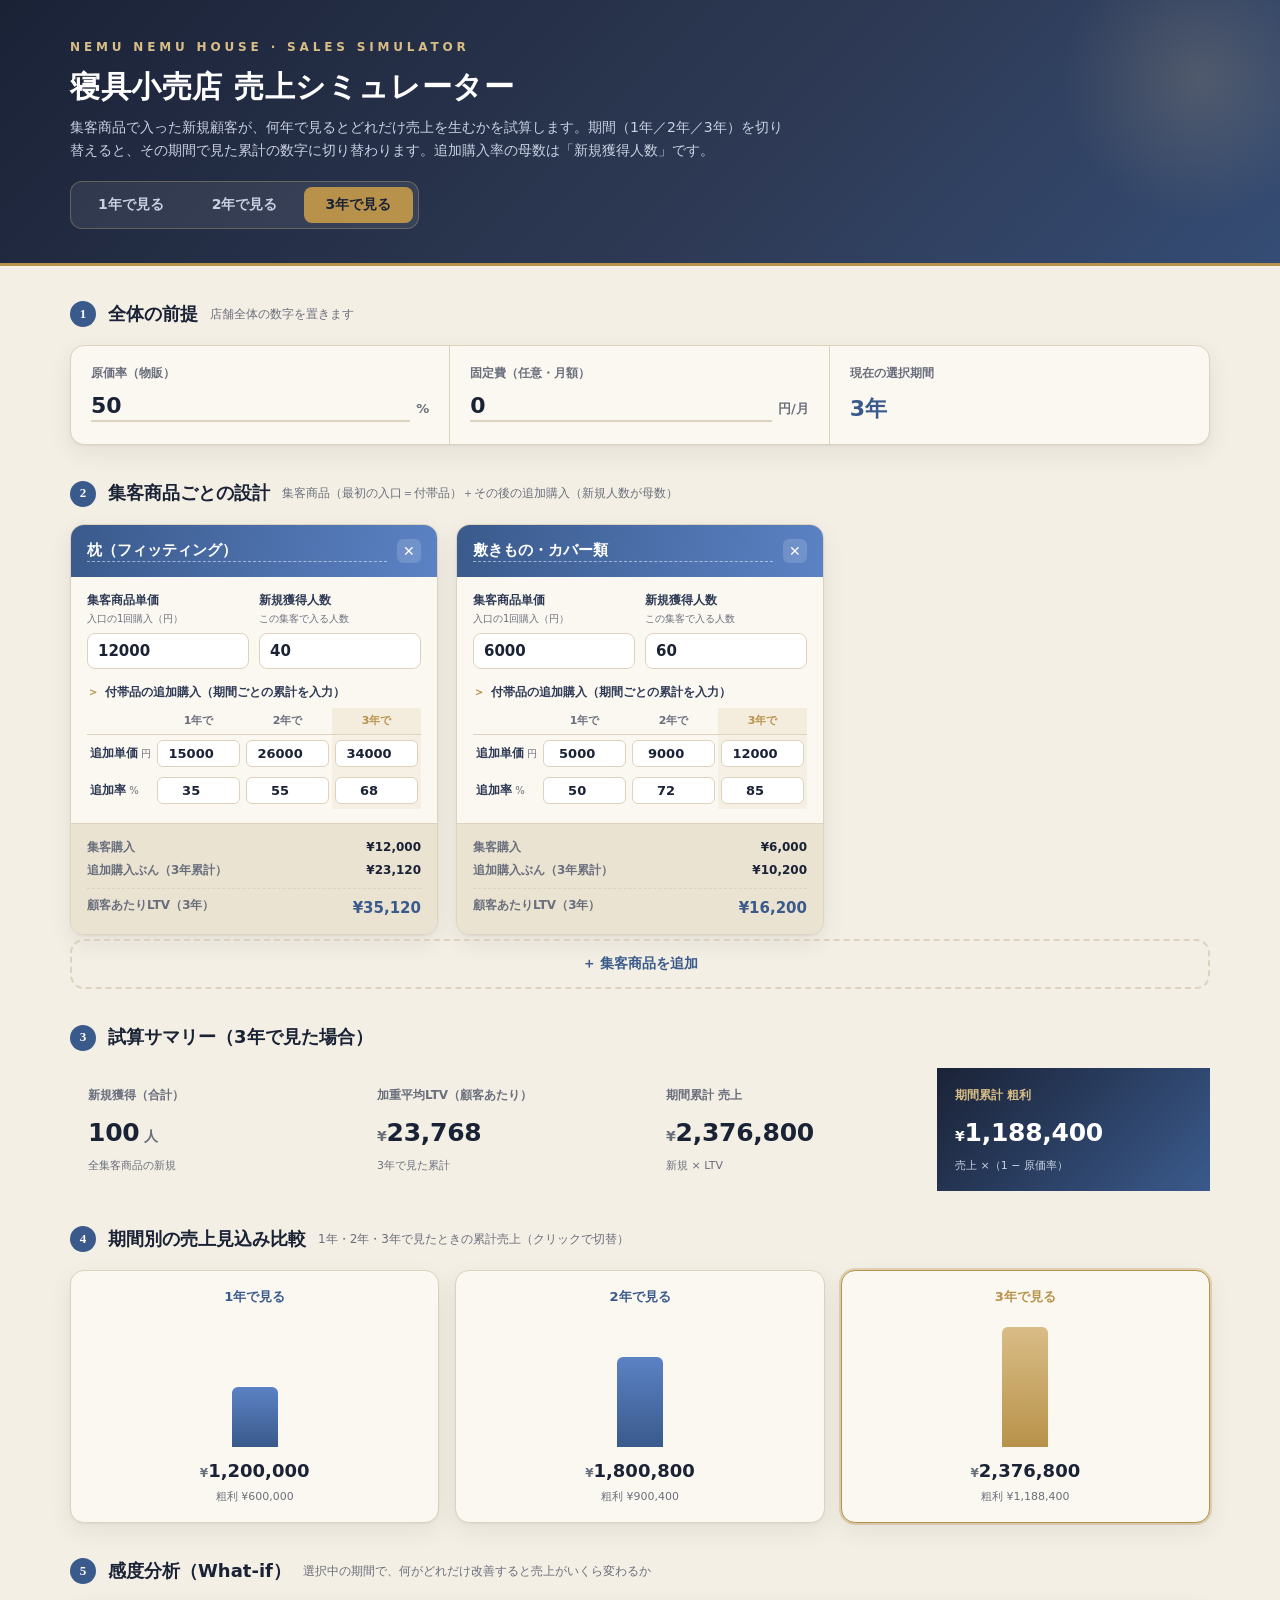
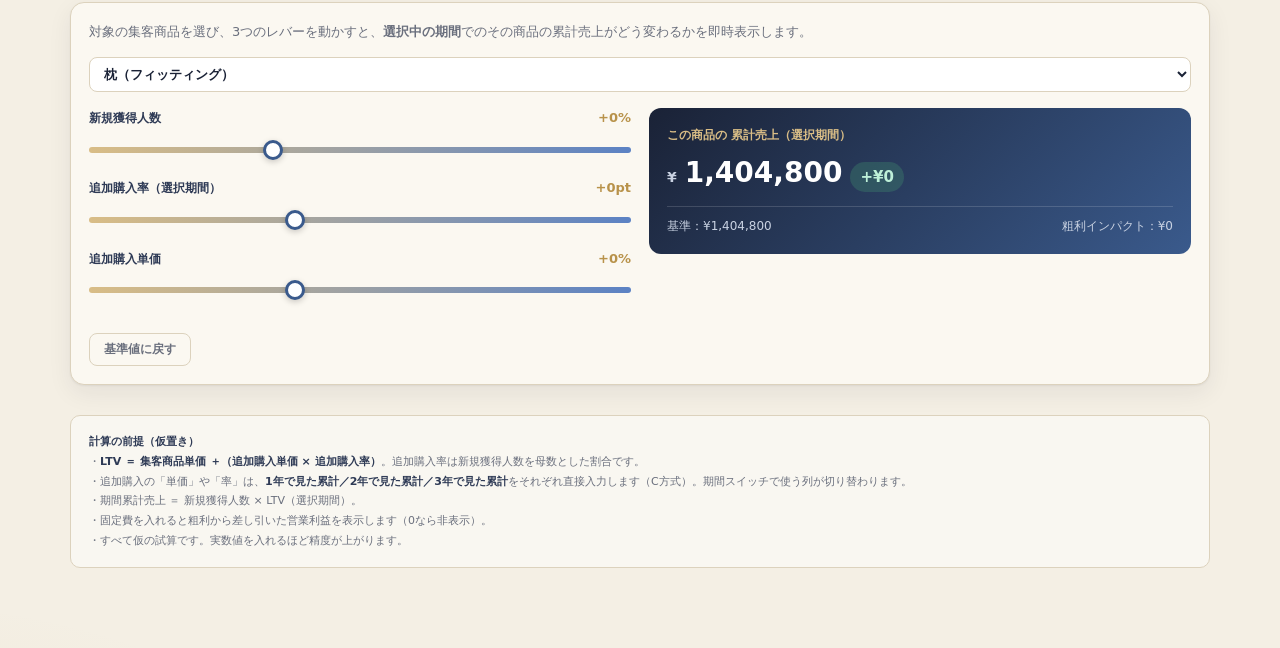
==== index.html @ 2eb944bc "Add sales simulator as index.html for GitHub Pages Co-Authored-By: Claude Opus 4.6 <noreply@anthropi" ====
<!DOCTYPE html>
<html lang="ja">
<head>
<meta charset="UTF-8">
<meta name="viewport" content="width=device-width, initial-scale=1.0">
<title>寝具小売店 売上シミュレーター｜ねむねむはうす</title>
<style>
  :root{
    --ink:#1a2236;--ink-soft:#2e3a55;--indigo:#3a5a8c;--indigo-bright:#5b82c4;
    --gold:#b8924a;--gold-soft:#d9bd86;--washi:#f4efe4;--washi-deep:#ebe3d2;
    --card:#fbf8f1;--line:#dcd2bd;--text:#2a2f3d;--text-soft:#6a6f7d;
    --good:#3f8a6e;--bad:#c05a4a;
    --shadow:0 1px 2px rgba(26,34,54,.06),0 8px 24px rgba(26,34,54,.07);
  }
  *{box-sizing:border-box;margin:0;padding:0}
  body{
    font-family:"Hiragino Kaku Gothic ProN","Hiragino Sans","Yu Gothic",system-ui,sans-serif;
    background:
      radial-gradient(1200px 600px at 80% -10%, rgba(91,130,196,.10), transparent 60%),
      radial-gradient(900px 500px at -10% 110%, rgba(184,146,74,.10), transparent 55%),
      var(--washi);
    color:var(--text);line-height:1.6;padding:0 0 80px;
  }
  .wrap{max-width:1180px;margin:0 auto;padding:0 20px}
  header{
    background:linear-gradient(135deg,var(--ink) 0%,var(--ink-soft) 60%,var(--indigo) 130%);
    color:#fff;padding:38px 0 34px;margin-bottom:30px;border-bottom:3px solid var(--gold);
    position:relative;overflow:hidden;
  }
  header::after{content:"";position:absolute;right:-60px;top:-60px;width:280px;height:280px;
    background:radial-gradient(circle,rgba(217,189,134,.18),transparent 70%);border-radius:50%}
  .eyebrow{font-size:12px;letter-spacing:.32em;color:var(--gold-soft);font-weight:700;margin-bottom:10px}
  header h1{font-size:30px;font-weight:800;letter-spacing:.02em;line-height:1.3}
  header p{color:#c9d2e2;font-size:14px;margin-top:10px;max-width:720px}
  .periodbar{display:inline-flex;gap:4px;margin-top:20px;background:rgba(255,255,255,.08);padding:5px;border-radius:12px;border:1px solid rgba(217,189,134,.3)}
  .periodbar button{background:transparent;border:none;color:#c9d2e2;font-weight:800;font-size:14px;
    padding:9px 22px;border-radius:8px;cursor:pointer;font-family:inherit;transition:.15s}
  .periodbar button.active{background:var(--gold);color:var(--ink)}
  .periodbar button:not(.active):hover{color:#fff}
  .sec-title{display:flex;align-items:center;gap:12px;margin:34px 0 16px;flex-wrap:wrap}
  .sec-title .no{font-family:"Times New Roman",serif;font-size:13px;font-weight:700;color:#fff;
    background:var(--indigo);width:26px;height:26px;border-radius:50%;display:grid;place-items:center;flex:none}
  .sec-title h2{font-size:18px;font-weight:800;color:var(--ink)}
  .sec-title .hint{font-size:12px;color:var(--text-soft)}
  .card{background:var(--card);border:1px solid var(--line);border-radius:14px;box-shadow:var(--shadow)}
  .globals{display:grid;grid-template-columns:repeat(3,1fr);overflow:hidden}
  .gbox{padding:18px 20px;border-right:1px solid var(--line)}
  .gbox:last-child{border-right:none}
  .gbox label{display:block;font-size:12px;color:var(--text-soft);font-weight:700;margin-bottom:8px}
  .gbox .row{display:flex;align-items:baseline;gap:6px}
  .gbox input{width:100%;font-size:22px;font-weight:800;color:var(--ink);border:none;background:transparent;
    border-bottom:2px solid var(--line);padding:2px 0;font-family:inherit}
  .gbox input:focus{outline:none;border-bottom-color:var(--gold)}
  .gbox .unit{font-size:13px;color:var(--text-soft);font-weight:700;flex:none}
  .products{display:grid;grid-template-columns:repeat(auto-fill,minmax(360px,1fr));gap:18px}
  .pcard{padding:0;overflow:hidden;display:flex;flex-direction:column}
  .pcard-head{background:linear-gradient(100deg,var(--indigo),var(--indigo-bright));padding:14px 16px;display:flex;align-items:center;gap:10px}
  .pcard-head .pname{flex:1;font-size:15px;font-weight:800;color:#fff;background:transparent;border:none;
    border-bottom:1px dashed rgba(255,255,255,.5);font-family:inherit;padding:2px 0}
  .pcard-head .pname:focus{outline:none;border-bottom-color:#fff}
  .del{background:rgba(255,255,255,.15);border:none;color:#fff;width:24px;height:24px;border-radius:6px;
    cursor:pointer;font-size:14px;line-height:1;flex:none;transition:.15s}
  .del:hover{background:rgba(192,90,74,.85)}
  .pcard-body{padding:14px 16px 16px}
  .basebox{display:grid;grid-template-columns:1fr 1fr;gap:10px;margin-bottom:14px}
  .field>.flabel{font-size:12px;font-weight:700;color:var(--ink-soft);margin-bottom:6px;display:block}
  .field>.flabel .q{color:var(--text-soft);font-weight:500;font-size:10px;display:block;margin-top:1px}
  .inp{width:100%;font-size:15px;font-weight:700;color:var(--ink);border:1px solid var(--line);
    border-radius:8px;padding:8px 10px;background:#fff;font-family:inherit}
  .inp:focus{outline:none;border-color:var(--gold);box-shadow:0 0 0 3px rgba(184,146,74,.15)}
  .subttl{font-size:12px;font-weight:800;color:var(--ink-soft);margin:6px 0 6px;display:flex;align-items:center;gap:6px}
  .subttl::before{content:"＞";color:var(--gold);font-weight:800}
  .yrtable{width:100%;border-collapse:collapse}
  .yrtable th{font-size:11px;color:var(--text-soft);font-weight:700;padding:4px 4px;text-align:center;border-bottom:1px solid var(--line)}
  .yrtable th:first-child{text-align:left}
  .yrtable th.activecol{color:var(--gold);background:rgba(184,146,74,.12)}
  .yrtable td{padding:5px 3px;text-align:center}
  .yrtable td:first-child{text-align:left;font-size:12px;font-weight:700;color:var(--ink-soft);white-space:nowrap}
  .yrtable td.activecol{background:rgba(184,146,74,.08)}
  .yrtable input{width:100%;font-size:13px;font-weight:700;color:var(--ink);text-align:center;
    border:1px solid var(--line);border-radius:6px;padding:5px 2px;background:#fff;font-family:inherit}
  .yrtable input:focus{outline:none;border-color:var(--gold)}
  .yrtable .note{font-size:10px;color:var(--text-soft);font-weight:500}
  .pltv{background:var(--washi-deep);margin:14px -16px -16px;padding:12px 16px;border-top:1px solid var(--line)}
  .pltv .pltv-row{display:flex;justify-content:space-between;font-size:12px;padding:2px 0}
  .pltv .pltv-row span:first-child{color:var(--text-soft);font-weight:600}
  .pltv .pltv-row span:last-child{font-weight:800;color:var(--ink)}
  .pltv .pltv-total{border-top:1px dashed var(--line);margin-top:6px;padding-top:7px}
  .pltv .pltv-total span:last-child{color:var(--indigo);font-size:15px}
  .addbtn{width:100%;padding:14px;border:2px dashed var(--line);background:transparent;border-radius:14px;
    color:var(--indigo);font-weight:800;font-size:14px;cursor:pointer;transition:.15s;font-family:inherit;margin-top:4px}
  .addbtn:hover{border-color:var(--gold);background:rgba(184,146,74,.06)}
  .kpis{display:grid;grid-template-columns:repeat(4,1fr);gap:16px}
  .kpi{padding:18px 18px 16px;position:relative;overflow:hidden}
  .kpi .klab{font-size:12px;color:var(--text-soft);font-weight:700;margin-bottom:8px}
  .kpi .kval{font-size:25px;font-weight:800;color:var(--ink);letter-spacing:-.01em}
  .kpi .kval .yen{font-size:14px;color:var(--text-soft);font-weight:700}
  .kpi .ksub{font-size:11px;color:var(--text-soft);margin-top:4px}
  .kpi.accent{background:linear-gradient(135deg,var(--ink),var(--indigo));border-color:var(--ink)}
  .kpi.accent .klab{color:var(--gold-soft)}
  .kpi.accent .kval,.kpi.accent .kval .yen{color:#fff}
  .kpi.accent .ksub{color:#c9d2e2}
  .cmpbars{display:grid;grid-template-columns:1fr 1fr 1fr;gap:16px}
  .cbar{padding:16px;text-align:center;position:relative}
  .cbar.active{border-color:var(--gold);box-shadow:0 0 0 2px rgba(184,146,74,.3),var(--shadow)}
  .cbar .cl{font-size:13px;font-weight:800;color:var(--indigo);margin-bottom:10px}
  .cbar.active .cl{color:var(--gold)}
  .barwrap{height:130px;display:flex;align-items:flex-end;justify-content:center;margin-bottom:10px}
  .bcol{width:46px;border-radius:6px 6px 0 0;background:linear-gradient(var(--indigo-bright),var(--indigo));transition:height .4s ease;min-height:2px}
  .cbar.active .bcol{background:linear-gradient(var(--gold-soft),var(--gold))}
  .cbar .cv{font-size:18px;font-weight:800;color:var(--ink)}
  .cbar .cv .yen{font-size:12px;color:var(--text-soft)}
  .cbar .csub{font-size:11px;color:var(--text-soft);margin-top:2px}
  .sens-intro{font-size:13px;color:var(--text-soft);margin-bottom:14px;line-height:1.7}
  .sctrl{padding:18px}
  .sselect{width:100%;padding:8px 10px;border:1px solid var(--line);border-radius:8px;font-family:inherit;
    font-size:13px;font-weight:700;color:var(--ink);background:#fff;margin-bottom:16px}
  .sens-grid{display:grid;grid-template-columns:1fr 1fr;gap:18px}
  .slider-row{margin-bottom:18px}
  .slider-row .sl-top{display:flex;justify-content:space-between;align-items:baseline;margin-bottom:6px}
  .slider-row .sl-name{font-size:12px;font-weight:700;color:var(--ink-soft)}
  .slider-row .sl-val{font-size:13px;font-weight:800;color:var(--gold)}
  input[type=range]{-webkit-appearance:none;width:100%;height:6px;border-radius:6px;
    background:linear-gradient(90deg,var(--gold-soft),var(--indigo-bright));outline:none}
  input[type=range]::-webkit-slider-thumb{-webkit-appearance:none;width:20px;height:20px;border-radius:50%;
    background:#fff;border:3px solid var(--indigo);cursor:pointer;box-shadow:0 2px 6px rgba(0,0,0,.2)}
  input[type=range]::-moz-range-thumb{width:20px;height:20px;border-radius:50%;background:#fff;border:3px solid var(--indigo);cursor:pointer}
  .impact{background:linear-gradient(135deg,var(--ink),var(--indigo));border-radius:12px;padding:18px;color:#fff}
  .impact .il{font-size:12px;color:var(--gold-soft);font-weight:700;margin-bottom:6px}
  .impact .iv{font-size:28px;font-weight:800;display:flex;align-items:baseline;gap:8px;flex-wrap:wrap}
  .impact .iv .yen{font-size:14px;color:#c9d2e2;font-weight:700}
  .impact .iv .delta{font-size:15px;padding:3px 10px;border-radius:20px;font-weight:800}
  .impact .iv .delta.up{background:rgba(63,138,110,.35);color:#bdf0d8}
  .impact .iv .delta.down{background:rgba(192,90,74,.35);color:#f5c8bf}
  .impact .icompare{font-size:12px;color:#c9d2e2;margin-top:10px;display:flex;justify-content:space-between;border-top:1px solid rgba(255,255,255,.15);padding-top:10px}
  .sreset{background:transparent;border:1px solid var(--line);color:var(--text-soft);font-size:12px;font-weight:700;padding:7px 14px;border-radius:8px;cursor:pointer;font-family:inherit;margin-top:14px}
  .sreset:hover{border-color:var(--gold);color:var(--ink)}
  .footnote{font-size:11px;color:var(--text-soft);margin-top:30px;line-height:1.8;padding:16px 18px;background:rgba(255,255,255,.5);border-radius:10px;border:1px solid var(--line)}
  .footnote b{color:var(--ink-soft)}
  .floatp{position:fixed;right:18px;bottom:18px;z-index:50;background:rgba(26,34,54,.94);
    backdrop-filter:blur(6px);border:1px solid var(--gold);border-radius:14px;padding:8px;
    box-shadow:0 8px 30px rgba(0,0,0,.28);display:flex;flex-direction:column;gap:6px;
    transition:opacity .25s,transform .25s}
  .floatp .fpl{font-size:10px;color:var(--gold-soft);font-weight:700;text-align:center;letter-spacing:.1em;margin-bottom:1px}
  .floatp .fprow{display:flex;gap:5px}
  .floatp button{background:rgba(255,255,255,.08);border:none;color:#c9d2e2;font-weight:800;
    font-size:13px;padding:8px 12px;border-radius:8px;cursor:pointer;font-family:inherit;transition:.15s;min-width:46px}
  .floatp button.active{background:var(--gold);color:var(--ink)}
  .floatp button:not(.active):hover{color:#fff;background:rgba(255,255,255,.16)}
  .floatp.hide{opacity:0;transform:translateY(12px);pointer-events:none}
  @media(max-width:880px){.floatp{right:12px;bottom:12px}.floatp button{padding:9px 14px}}
  @media(max-width:880px){
    .globals{grid-template-columns:1fr}.gbox{border-right:none;border-bottom:1px solid var(--line)}
    .gbox:last-child{border-bottom:none}
    .kpis{grid-template-columns:1fr 1fr}.cmpbars{grid-template-columns:1fr}.sens-grid{grid-template-columns:1fr}
    .basebox{grid-template-columns:1fr}
  }
</style>
</head>
<body>
<header>
  <div class="wrap">
    <div class="eyebrow">NEMU NEMU HOUSE · SALES SIMULATOR</div>
    <h1>寝具小売店 売上シミュレーター</h1>
    <p>集客商品で入った新規顧客が、何年で見るとどれだけ売上を生むかを試算します。期間（1年／2年／3年）を切り替えると、その期間で見た累計の数字に切り替わります。追加購入率の母数は「新規獲得人数」です。</p>
    <div class="periodbar" id="periodbar">
      <button data-p="1">1年で見る</button>
      <button data-p="2">2年で見る</button>
      <button data-p="3" class="active">3年で見る</button>
    </div>
  </div>
</header>
<div class="wrap">
  <div class="sec-title"><span class="no">1</span><h2>全体の前提</h2><span class="hint">店舗全体の数字を置きます</span></div>
  <div class="card globals">
    <div class="gbox"><label>原価率（物販）</label>
      <div class="row"><input type="number" id="g_cogs" value="50" step="1"><span class="unit">%</span></div></div>
    <div class="gbox"><label>固定費（任意・月額）</label>
      <div class="row"><input type="number" id="g_fixed" value="0" step="10000"><span class="unit">円/月</span></div></div>
    <div class="gbox"><label>現在の選択期間</label>
      <div class="row"><span id="g_period_show" style="font-size:22px;font-weight:800;color:var(--indigo)">3年</span></div></div>
  </div>
  <div class="sec-title"><span class="no">2</span><h2>集客商品ごとの設計</h2>
    <span class="hint">集客商品（最初の入口＝付帯品）＋その後の追加購入（新規人数が母数）</span></div>
  <div class="products" id="products"></div>
  <button class="addbtn" id="addProduct">＋ 集客商品を追加</button>
  <div class="sec-title"><span class="no">3</span><h2>試算サマリー（<span id="sum_period">3年</span>で見た場合）</h2></div>
  <div class="kpis">
    <div class="kpi"><div class="klab">新規獲得（合計）</div>
      <div class="kval"><span id="k_new">0</span><span class="yen"> 人</span></div>
      <div class="ksub">全集客商品の新規</div></div>
    <div class="kpi"><div class="klab">加重平均LTV（顧客あたり）</div>
      <div class="kval"><span class="yen">¥</span><span id="k_ltv">0</span></div>
      <div class="ksub" id="k_ltv_sub">集客＋追加購入の累計</div></div>
    <div class="kpi"><div class="klab">期間累計 売上</div>
      <div class="kval"><span class="yen">¥</span><span id="k_rev">0</span></div>
      <div class="ksub">新規 × LTV</div></div>
    <div class="kpi accent"><div class="klab">期間累計 粗利</div>
      <div class="kval"><span class="yen">¥</span><span id="k_gp">0</span></div>
      <div class="ksub" id="k_gp_sub">売上 ×（1 − 原価率）</div></div>
  </div>
  <div class="sec-title"><span class="no">4</span><h2>期間別の売上見込み比較</h2>
    <span class="hint">1年・2年・3年で見たときの累計売上（クリックで切替）</span></div>
  <div class="cmpbars" id="cmpbars"></div>
  <div class="sec-title"><span class="no">5</span><h2>感度分析（What-if）</h2>
    <span class="hint">選択中の期間で、何がどれだけ改善すると売上がいくら変わるか</span></div>
  <div class="card sctrl">
    <p class="sens-intro">対象の集客商品を選び、3つのレバーを動かすと、<b>選択中の期間</b>でのその商品の累計売上がどう変わるかを即時表示します。</p>
    <select class="sselect" id="sensTarget"></select>
    <div class="sens-grid">
      <div>
        <div class="slider-row"><div class="sl-top"><span class="sl-name">新規獲得人数</span><span class="sl-val" id="sv_new">±0%</span></div>
          <input type="range" id="sl_new" min="-50" max="100" value="0" step="5"></div>
        <div class="slider-row"><div class="sl-top"><span class="sl-name">追加購入率（選択期間）</span><span class="sl-val" id="sv_ret">±0pt</span></div>
          <input type="range" id="sl_ret" min="-30" max="50" value="0" step="1"></div>
        <div class="slider-row"><div class="sl-top"><span class="sl-name">追加購入単価</span><span class="sl-val" id="sv_aov">±0%</span></div>
          <input type="range" id="sl_aov" min="-30" max="50" value="0" step="1"></div>
        <button class="sreset" id="sensReset">基準値に戻す</button>
      </div>
      <div>
        <div class="impact">
          <div class="il">この商品の 累計売上（選択期間）</div>
          <div class="iv"><span class="yen">¥</span><span id="sens_after">0</span><span class="delta up" id="sens_delta">±0</span></div>
          <div class="icompare"><span>基準：¥<span id="sens_base">0</span></span><span>粗利インパクト：¥<span id="sens_gp">0</span></span></div>
        </div>
      </div>
    </div>
  </div>
  <div class="footnote">
    <b>計算の前提（仮置き）</b><br>
    ・<b>LTV ＝ 集客商品単価 ＋（追加購入単価 × 追加購入率）</b>。追加購入率は新規獲得人数を母数とした割合です。<br>
    ・追加購入の「単価」や「率」は、<b>1年で見た累計／2年で見た累計／3年で見た累計</b>をそれぞれ直接入力します（C方式）。期間スイッチで使う列が切り替わります。<br>
    ・期間累計売上 ＝ 新規獲得人数 × LTV（選択期間）。<br>
    ・固定費を入れると粗利から差し引いた営業利益を表示します（0なら非表示）。<br>
    ・すべて仮の試算です。実数値を入れるほど精度が上がります。
  </div>
</div>

<div class="floatp hide" id="floatp">
  <div class="fpl">期間切替</div>
  <div class="fprow">
    <button data-p="1">1年</button>
    <button data-p="2">2年</button>
    <button data-p="3" class="active">3年</button>
  </div>
</div>
<script>
let products=[
  {name:"枕（フィッティング）", front:12000, new1:40, aov:[15000,26000,34000], ret:[35,55,68]},
  {name:"敷きもの・カバー類", front:6000, new1:60, aov:[5000,9000,12000], ret:[50,72,85]},
];
let period=3;
const fmt=n=>Math.round(n).toLocaleString('ja-JP');
const $=id=>document.getElementById(id);
const pIdx=()=>period-1;

function renderProducts(){
  const wrap=$('products');wrap.innerHTML='';
  products.forEach((p,i)=>{
    const el=document.createElement('div');el.className='card pcard';
    el.innerHTML=`
      <div class="pcard-head">
        <input class="pname" value="${p.name}" data-i="${i}" data-f="name">
        <button class="del" data-del="${i}">✕</button>
      </div>
      <div class="pcard-body">
        <div class="basebox">
          <div class="field"><span class="flabel">集客商品単価<span class="q">入口の1回購入（円）</span></span>
            <input class="inp" type="number" value="${p.front}" data-i="${i}" data-f="front"></div>
          <div class="field"><span class="flabel">新規獲得人数<span class="q">この集客で入る人数</span></span>
            <input class="inp" type="number" value="${p.new1}" data-i="${i}" data-f="new1"></div>
        </div>
        <div class="subttl">付帯品の追加購入（期間ごとの累計を入力）</div>
        <table class="yrtable">
          <tr><th></th><th class="col0">1年で</th><th class="col1">2年で</th><th class="col2">3年で</th></tr>
          <tr><td>追加単価<span class="note"> 円</span></td>
            ${[0,1,2].map(y=>`<td class="cell-${y}"><input type="number" value="${p.aov[y]}" data-i="${i}" data-f="aov" data-y="${y}"></td>`).join('')}</tr>
          <tr><td>追加率<span class="note"> %</span></td>
            ${[0,1,2].map(y=>`<td class="cell-${y}"><input type="number" value="${p.ret[y]}" data-i="${i}" data-f="ret" data-y="${y}"></td>`).join('')}</tr>
        </table>
        <div class="pltv" id="pltv-${i}"></div>
      </div>`;
    wrap.appendChild(el);
  });
  bindInputs();highlightCol();renderSensTarget();recompute();
}
function highlightCol(){
  document.querySelectorAll('.yrtable th,.yrtable td').forEach(c=>c.classList.remove('activecol'));
  document.querySelectorAll('.col'+pIdx()).forEach(c=>c.classList.add('activecol'));
  document.querySelectorAll('.cell-'+pIdx()).forEach(c=>c.classList.add('activecol'));
}
function bindInputs(){
  document.querySelectorAll('[data-f]').forEach(inp=>{
    inp.oninput=e=>{
      const i=+e.target.dataset.i,f=e.target.dataset.f;
      if(f==='name'){products[i].name=e.target.value;renderSensTarget();}
      else if(f==='front'){products[i].front=+e.target.value||0;}
      else if(f==='new1'){products[i].new1=+e.target.value||0;}
      else{const y=+e.target.dataset.y;products[i][f][y]=+e.target.value||0;}
      recompute();
    };
  });
  document.querySelectorAll('[data-del]').forEach(b=>{
    b.onclick=e=>{products.splice(+e.target.dataset.del,1);renderProducts();};
  });
}
function calcProduct(p,per,opts={}){
  const idx=per-1;
  const mNew=opts.mNew??1, mAov=opts.mAov??1, dRet=opts.dRet??0;
  const newN=p.new1*mNew;
  const front=p.front;
  const subAov=p.aov[idx]*mAov;
  const subRet=Math.max(0,(p.ret[idx]+dRet))/100;
  const ltv=front + subAov*subRet;
  const total=newN*ltv;
  return {newN,ltv,total,front,subPart:subAov*subRet};
}
function recompute(){
  const cogs=(+$('g_cogs').value||0)/100;
  const fixedTotal=(+$('g_fixed').value||0)*12*period;
  let totNew=0,totRev=0,totLtvW=0;
  products.forEach((p,i)=>{
    const r=calcProduct(p,period);
    totNew+=r.newN;totRev+=r.total;totLtvW+=r.ltv*r.newN;
    const box=$('pltv-'+i);
    if(box){
      box.innerHTML=
        `<div class="pltv-row"><span>集客購入</span><span>¥${fmt(r.front)}</span></div>`+
        `<div class="pltv-row"><span>追加購入ぶん（${period}年累計）</span><span>¥${fmt(r.subPart)}</span></div>`+
        `<div class="pltv-row pltv-total"><span>顧客あたりLTV（${period}年）</span><span>¥${fmt(r.ltv)}</span></div>`;
    }
  });
  const wLtv=totNew>0?totLtvW/totNew:0;
  const gp=totRev*(1-cogs);
  $('k_new').textContent=fmt(totNew);
  $('k_ltv').textContent=fmt(wLtv);
  $('k_ltv_sub').textContent=period+'年で見た累計';
  $('k_rev').textContent=fmt(totRev);
  $('k_gp').textContent=fmt(gp);
  if(fixedTotal>0){
    $('k_gp_sub').innerHTML=`粗利 ¥${fmt(gp)} − 固定費 ¥${fmt(fixedTotal)}<br><b style="color:#fff">営業利益 ¥${fmt(gp-fixedTotal)}</b>`;
  }else{$('k_gp_sub').textContent='売上 ×（1 − 原価率）';}
  const totals=[1,2,3].map(per=>products.reduce((s,p)=>s+calcProduct(p,per).total,0));
  const maxT=Math.max(...totals,1);
  const cb=$('cmpbars');cb.innerHTML='';
  [1,2,3].forEach((per,k)=>{
    const h=Math.max(2,(totals[k]/maxT)*120);
    cb.innerHTML+=`
      <div class="card cbar ${per===period?'active':''}" data-setp="${per}" style="cursor:pointer">
        <div class="cl">${per}年で見る</div>
        <div class="barwrap"><div class="bcol" style="height:${h}px"></div></div>
        <div class="cv"><span class="yen">¥</span>${fmt(totals[k])}</div>
        <div class="csub">粗利 ¥${fmt(totals[k]*(1-cogs))}</div>
      </div>`;
  });
  document.querySelectorAll('[data-setp]').forEach(c=>c.onclick=()=>setPeriod(+c.dataset.setp));
  $('g_period_show').textContent=period+'年';
  $('sum_period').textContent=period+'年';
  recomputeSens();
}
function setPeriod(p){
  period=p;
  document.querySelectorAll('#periodbar button, #floatp button').forEach(b=>b.classList.toggle('active',+b.dataset.p===p));
  highlightCol();recompute();
}
function renderSensTarget(){
  const sel=$('sensTarget');const cur=sel.value;
  sel.innerHTML=products.map((p,i)=>`<option value="${i}">${p.name||'（無名）'}</option>`).join('');
  if(cur&&+cur<products.length)sel.value=cur;
}
function recomputeSens(){
  const i=+$('sensTarget').value||0;const p=products[i];if(!p)return;
  const cogs=(+$('g_cogs').value||0)/100;
  const mNew=1+(+$('sl_new').value)/100;
  const mAov=1+(+$('sl_aov').value)/100;
  const dRet=+$('sl_ret').value;
  const base=calcProduct(p,period);
  const after=calcProduct(p,period,{mNew,mAov,dRet});
  const delta=after.total-base.total;
  $('sv_new').textContent=(+$('sl_new').value>=0?'+':'')+$('sl_new').value+'%';
  $('sv_ret').textContent=(+$('sl_ret').value>=0?'+':'')+$('sl_ret').value+'pt';
  $('sv_aov').textContent=(+$('sl_aov').value>=0?'+':'')+$('sl_aov').value+'%';
  $('sens_base').textContent=fmt(base.total);
  $('sens_after').textContent=fmt(after.total);
  const d=$('sens_delta');
  d.textContent=(delta>=0?'+¥':'−¥')+fmt(Math.abs(delta));
  d.className='delta '+(delta>=0?'up':'down');
  $('sens_gp').textContent=fmt(delta*(1-cogs));
}
$('addProduct').onclick=()=>{products.push({name:"新しい集客商品",front:8000,new1:30,aov:[6000,9000,11000],ret:[30,45,55]});renderProducts();};
['g_cogs','g_fixed'].forEach(id=>$(id).oninput=recompute);
['sl_new','sl_ret','sl_aov'].forEach(id=>$(id).oninput=recomputeSens);
$('sensTarget').onchange=recomputeSens;
$('sensReset').onclick=()=>{['sl_new','sl_ret','sl_aov'].forEach(id=>$(id).value=0);recomputeSens();};
document.querySelectorAll('#periodbar button').forEach(b=>b.onclick=()=>setPeriod(+b.dataset.p));
document.querySelectorAll('#floatp button').forEach(b=>b.onclick=()=>setPeriod(+b.dataset.p));
const fp=$('floatp'),anchor=$('periodbar');
const io=new IntersectionObserver(es=>{es.forEach(e=>fp.classList.toggle('hide',e.isIntersecting));},{threshold:0});
io.observe(anchor);
renderProducts();
</script>
</body>
</html>
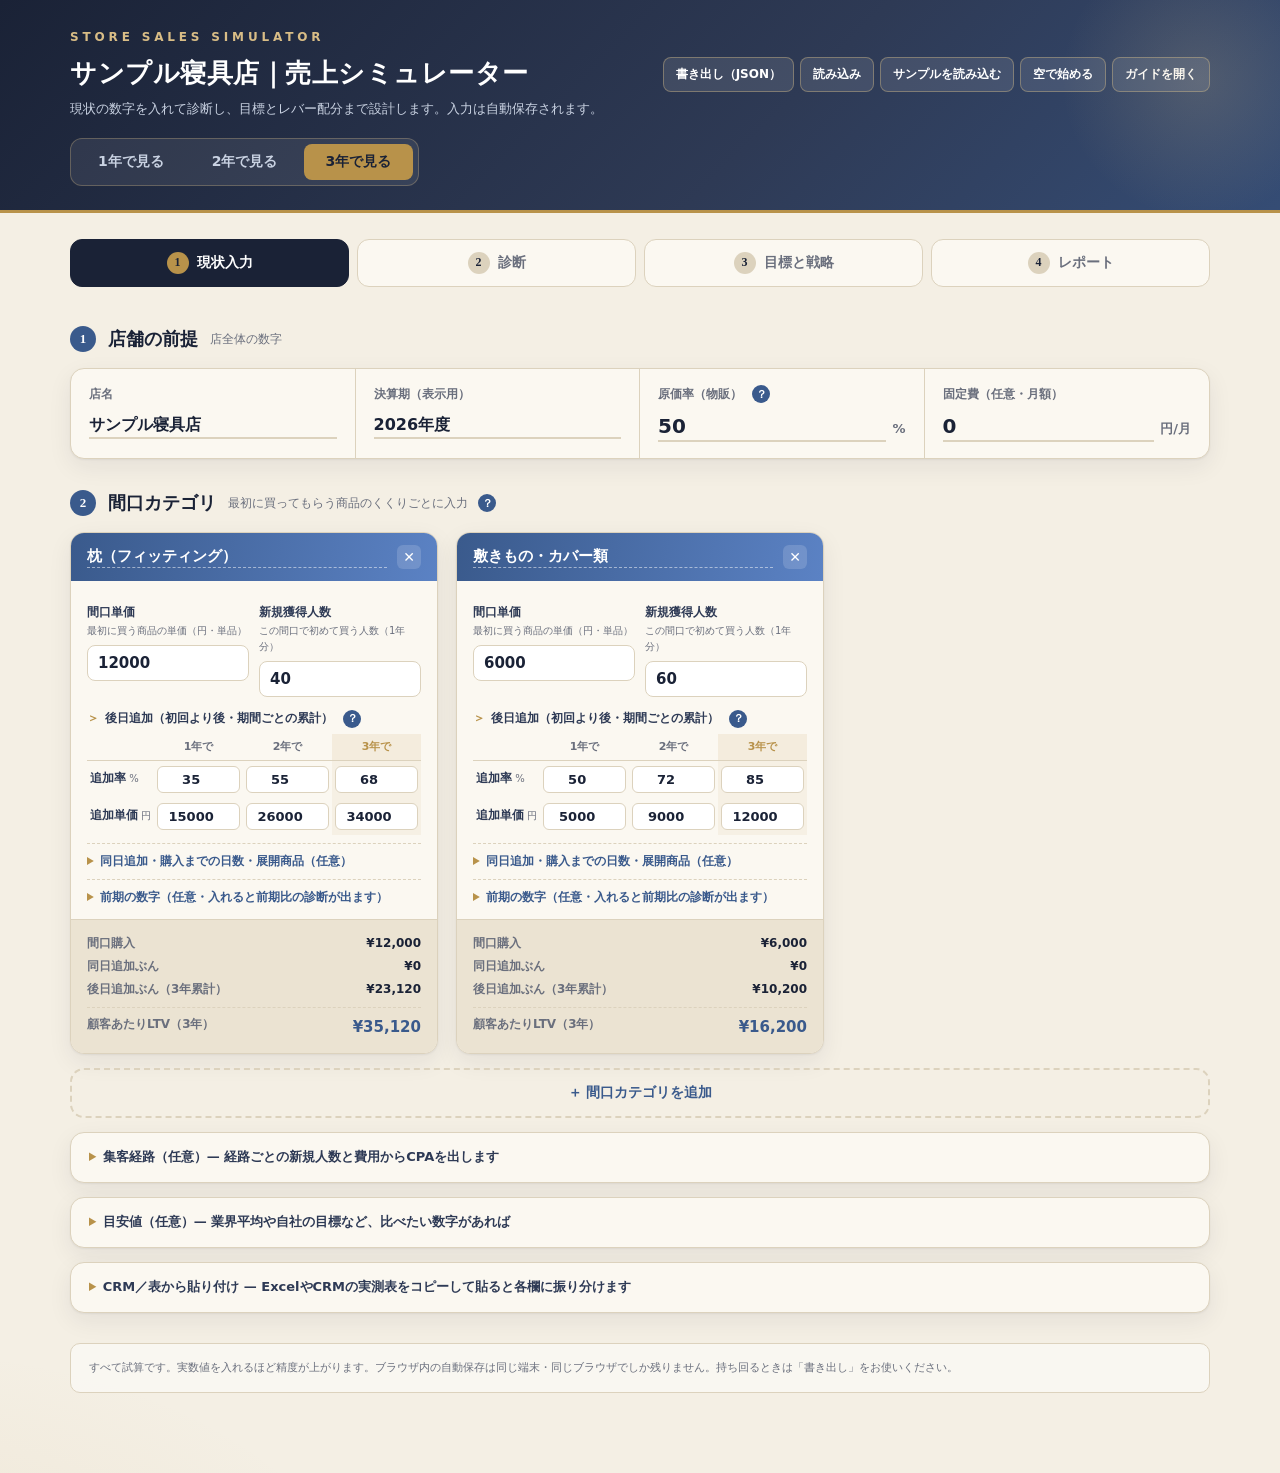
==== commit 30d5418d: "feat(v2): ページ骨組み・ステッパー・保存/読込・①現状入力 Co-Authored-By: Claude Fable 5.1 <noreply@anthropic.com>" ====
--- a/index.html
+++ b/index.html
@@ -3,401 +3,66 @@
 <head>
 <meta charset="UTF-8">
 <meta name="viewport" content="width=device-width, initial-scale=1.0">
-<title>寝具小売店 売上シミュレーター｜ねむねむはうす</title>
-<style>
-  :root{
-    --ink:#1a2236;--ink-soft:#2e3a55;--indigo:#3a5a8c;--indigo-bright:#5b82c4;
-    --gold:#b8924a;--gold-soft:#d9bd86;--washi:#f4efe4;--washi-deep:#ebe3d2;
-    --card:#fbf8f1;--line:#dcd2bd;--text:#2a2f3d;--text-soft:#6a6f7d;
-    --good:#3f8a6e;--bad:#c05a4a;
-    --shadow:0 1px 2px rgba(26,34,54,.06),0 8px 24px rgba(26,34,54,.07);
-  }
-  *{box-sizing:border-box;margin:0;padding:0}
-  body{
-    font-family:"Hiragino Kaku Gothic ProN","Hiragino Sans","Yu Gothic",system-ui,sans-serif;
-    background:
-      radial-gradient(1200px 600px at 80% -10%, rgba(91,130,196,.10), transparent 60%),
-      radial-gradient(900px 500px at -10% 110%, rgba(184,146,74,.10), transparent 55%),
-      var(--washi);
-    color:var(--text);line-height:1.6;padding:0 0 80px;
-  }
-  .wrap{max-width:1180px;margin:0 auto;padding:0 20px}
-  header{
-    background:linear-gradient(135deg,var(--ink) 0%,var(--ink-soft) 60%,var(--indigo) 130%);
-    color:#fff;padding:38px 0 34px;margin-bottom:30px;border-bottom:3px solid var(--gold);
-    position:relative;overflow:hidden;
-  }
-  header::after{content:"";position:absolute;right:-60px;top:-60px;width:280px;height:280px;
-    background:radial-gradient(circle,rgba(217,189,134,.18),transparent 70%);border-radius:50%}
-  .eyebrow{font-size:12px;letter-spacing:.32em;color:var(--gold-soft);font-weight:700;margin-bottom:10px}
-  header h1{font-size:30px;font-weight:800;letter-spacing:.02em;line-height:1.3}
-  header p{color:#c9d2e2;font-size:14px;margin-top:10px;max-width:720px}
-  .periodbar{display:inline-flex;gap:4px;margin-top:20px;background:rgba(255,255,255,.08);padding:5px;border-radius:12px;border:1px solid rgba(217,189,134,.3)}
-  .periodbar button{background:transparent;border:none;color:#c9d2e2;font-weight:800;font-size:14px;
-    padding:9px 22px;border-radius:8px;cursor:pointer;font-family:inherit;transition:.15s}
-  .periodbar button.active{background:var(--gold);color:var(--ink)}
-  .periodbar button:not(.active):hover{color:#fff}
-  .sec-title{display:flex;align-items:center;gap:12px;margin:34px 0 16px;flex-wrap:wrap}
-  .sec-title .no{font-family:"Times New Roman",serif;font-size:13px;font-weight:700;color:#fff;
-    background:var(--indigo);width:26px;height:26px;border-radius:50%;display:grid;place-items:center;flex:none}
-  .sec-title h2{font-size:18px;font-weight:800;color:var(--ink)}
-  .sec-title .hint{font-size:12px;color:var(--text-soft)}
-  .card{background:var(--card);border:1px solid var(--line);border-radius:14px;box-shadow:var(--shadow)}
-  .globals{display:grid;grid-template-columns:repeat(3,1fr);overflow:hidden}
-  .gbox{padding:18px 20px;border-right:1px solid var(--line)}
-  .gbox:last-child{border-right:none}
-  .gbox label{display:block;font-size:12px;color:var(--text-soft);font-weight:700;margin-bottom:8px}
-  .gbox .row{display:flex;align-items:baseline;gap:6px}
-  .gbox input{width:100%;font-size:22px;font-weight:800;color:var(--ink);border:none;background:transparent;
-    border-bottom:2px solid var(--line);padding:2px 0;font-family:inherit}
-  .gbox input:focus{outline:none;border-bottom-color:var(--gold)}
-  .gbox .unit{font-size:13px;color:var(--text-soft);font-weight:700;flex:none}
-  .products{display:grid;grid-template-columns:repeat(auto-fill,minmax(360px,1fr));gap:18px}
-  .pcard{padding:0;overflow:hidden;display:flex;flex-direction:column}
-  .pcard-head{background:linear-gradient(100deg,var(--indigo),var(--indigo-bright));padding:14px 16px;display:flex;align-items:center;gap:10px}
-  .pcard-head .pname{flex:1;font-size:15px;font-weight:800;color:#fff;background:transparent;border:none;
-    border-bottom:1px dashed rgba(255,255,255,.5);font-family:inherit;padding:2px 0}
-  .pcard-head .pname:focus{outline:none;border-bottom-color:#fff}
-  .del{background:rgba(255,255,255,.15);border:none;color:#fff;width:24px;height:24px;border-radius:6px;
-    cursor:pointer;font-size:14px;line-height:1;flex:none;transition:.15s}
-  .del:hover{background:rgba(192,90,74,.85)}
-  .pcard-body{padding:14px 16px 16px}
-  .basebox{display:grid;grid-template-columns:1fr 1fr;gap:10px;margin-bottom:14px}
-  .field>.flabel{font-size:12px;font-weight:700;color:var(--ink-soft);margin-bottom:6px;display:block}
-  .field>.flabel .q{color:var(--text-soft);font-weight:500;font-size:10px;display:block;margin-top:1px}
-  .inp{width:100%;font-size:15px;font-weight:700;color:var(--ink);border:1px solid var(--line);
-    border-radius:8px;padding:8px 10px;background:#fff;font-family:inherit}
-  .inp:focus{outline:none;border-color:var(--gold);box-shadow:0 0 0 3px rgba(184,146,74,.15)}
-  .subttl{font-size:12px;font-weight:800;color:var(--ink-soft);margin:6px 0 6px;display:flex;align-items:center;gap:6px}
-  .subttl::before{content:"＞";color:var(--gold);font-weight:800}
-  .yrtable{width:100%;border-collapse:collapse}
-  .yrtable th{font-size:11px;color:var(--text-soft);font-weight:700;padding:4px 4px;text-align:center;border-bottom:1px solid var(--line)}
-  .yrtable th:first-child{text-align:left}
-  .yrtable th.activecol{color:var(--gold);background:rgba(184,146,74,.12)}
-  .yrtable td{padding:5px 3px;text-align:center}
-  .yrtable td:first-child{text-align:left;font-size:12px;font-weight:700;color:var(--ink-soft);white-space:nowrap}
-  .yrtable td.activecol{background:rgba(184,146,74,.08)}
-  .yrtable input{width:100%;font-size:13px;font-weight:700;color:var(--ink);text-align:center;
-    border:1px solid var(--line);border-radius:6px;padding:5px 2px;background:#fff;font-family:inherit}
-  .yrtable input:focus{outline:none;border-color:var(--gold)}
-  .yrtable .note{font-size:10px;color:var(--text-soft);font-weight:500}
-  .pltv{background:var(--washi-deep);margin:14px -16px -16px;padding:12px 16px;border-top:1px solid var(--line)}
-  .pltv .pltv-row{display:flex;justify-content:space-between;font-size:12px;padding:2px 0}
-  .pltv .pltv-row span:first-child{color:var(--text-soft);font-weight:600}
-  .pltv .pltv-row span:last-child{font-weight:800;color:var(--ink)}
-  .pltv .pltv-total{border-top:1px dashed var(--line);margin-top:6px;padding-top:7px}
-  .pltv .pltv-total span:last-child{color:var(--indigo);font-size:15px}
-  .addbtn{width:100%;padding:14px;border:2px dashed var(--line);background:transparent;border-radius:14px;
-    color:var(--indigo);font-weight:800;font-size:14px;cursor:pointer;transition:.15s;font-family:inherit;margin-top:4px}
-  .addbtn:hover{border-color:var(--gold);background:rgba(184,146,74,.06)}
-  .kpis{display:grid;grid-template-columns:repeat(4,1fr);gap:16px}
-  .kpi{padding:18px 18px 16px;position:relative;overflow:hidden}
-  .kpi .klab{font-size:12px;color:var(--text-soft);font-weight:700;margin-bottom:8px}
-  .kpi .kval{font-size:25px;font-weight:800;color:var(--ink);letter-spacing:-.01em}
-  .kpi .kval .yen{font-size:14px;color:var(--text-soft);font-weight:700}
-  .kpi .ksub{font-size:11px;color:var(--text-soft);margin-top:4px}
-  .kpi.accent{background:linear-gradient(135deg,var(--ink),var(--indigo));border-color:var(--ink)}
-  .kpi.accent .klab{color:var(--gold-soft)}
-  .kpi.accent .kval,.kpi.accent .kval .yen{color:#fff}
-  .kpi.accent .ksub{color:#c9d2e2}
-  .cmpbars{display:grid;grid-template-columns:1fr 1fr 1fr;gap:16px}
-  .cbar{padding:16px;text-align:center;position:relative}
-  .cbar.active{border-color:var(--gold);box-shadow:0 0 0 2px rgba(184,146,74,.3),var(--shadow)}
-  .cbar .cl{font-size:13px;font-weight:800;color:var(--indigo);margin-bottom:10px}
-  .cbar.active .cl{color:var(--gold)}
-  .barwrap{height:130px;display:flex;align-items:flex-end;justify-content:center;margin-bottom:10px}
-  .bcol{width:46px;border-radius:6px 6px 0 0;background:linear-gradient(var(--indigo-bright),var(--indigo));transition:height .4s ease;min-height:2px}
-  .cbar.active .bcol{background:linear-gradient(var(--gold-soft),var(--gold))}
-  .cbar .cv{font-size:18px;font-weight:800;color:var(--ink)}
-  .cbar .cv .yen{font-size:12px;color:var(--text-soft)}
-  .cbar .csub{font-size:11px;color:var(--text-soft);margin-top:2px}
-  .sens-intro{font-size:13px;color:var(--text-soft);margin-bottom:14px;line-height:1.7}
-  .sctrl{padding:18px}
-  .sselect{width:100%;padding:8px 10px;border:1px solid var(--line);border-radius:8px;font-family:inherit;
-    font-size:13px;font-weight:700;color:var(--ink);background:#fff;margin-bottom:16px}
-  .sens-grid{display:grid;grid-template-columns:1fr 1fr;gap:18px}
-  .slider-row{margin-bottom:18px}
-  .slider-row .sl-top{display:flex;justify-content:space-between;align-items:baseline;margin-bottom:6px}
-  .slider-row .sl-name{font-size:12px;font-weight:700;color:var(--ink-soft)}
-  .slider-row .sl-val{font-size:13px;font-weight:800;color:var(--gold)}
-  input[type=range]{-webkit-appearance:none;width:100%;height:6px;border-radius:6px;
-    background:linear-gradient(90deg,var(--gold-soft),var(--indigo-bright));outline:none}
-  input[type=range]::-webkit-slider-thumb{-webkit-appearance:none;width:20px;height:20px;border-radius:50%;
-    background:#fff;border:3px solid var(--indigo);cursor:pointer;box-shadow:0 2px 6px rgba(0,0,0,.2)}
-  input[type=range]::-moz-range-thumb{width:20px;height:20px;border-radius:50%;background:#fff;border:3px solid var(--indigo);cursor:pointer}
-  .impact{background:linear-gradient(135deg,var(--ink),var(--indigo));border-radius:12px;padding:18px;color:#fff}
-  .impact .il{font-size:12px;color:var(--gold-soft);font-weight:700;margin-bottom:6px}
-  .impact .iv{font-size:28px;font-weight:800;display:flex;align-items:baseline;gap:8px;flex-wrap:wrap}
-  .impact .iv .yen{font-size:14px;color:#c9d2e2;font-weight:700}
-  .impact .iv .delta{font-size:15px;padding:3px 10px;border-radius:20px;font-weight:800}
-  .impact .iv .delta.up{background:rgba(63,138,110,.35);color:#bdf0d8}
-  .impact .iv .delta.down{background:rgba(192,90,74,.35);color:#f5c8bf}
-  .impact .icompare{font-size:12px;color:#c9d2e2;margin-top:10px;display:flex;justify-content:space-between;border-top:1px solid rgba(255,255,255,.15);padding-top:10px}
-  .sreset{background:transparent;border:1px solid var(--line);color:var(--text-soft);font-size:12px;font-weight:700;padding:7px 14px;border-radius:8px;cursor:pointer;font-family:inherit;margin-top:14px}
-  .sreset:hover{border-color:var(--gold);color:var(--ink)}
-  .footnote{font-size:11px;color:var(--text-soft);margin-top:30px;line-height:1.8;padding:16px 18px;background:rgba(255,255,255,.5);border-radius:10px;border:1px solid var(--line)}
-  .footnote b{color:var(--ink-soft)}
-  .floatp{position:fixed;right:18px;bottom:18px;z-index:50;background:rgba(26,34,54,.94);
-    backdrop-filter:blur(6px);border:1px solid var(--gold);border-radius:14px;padding:8px;
-    box-shadow:0 8px 30px rgba(0,0,0,.28);display:flex;flex-direction:column;gap:6px;
-    transition:opacity .25s,transform .25s}
-  .floatp .fpl{font-size:10px;color:var(--gold-soft);font-weight:700;text-align:center;letter-spacing:.1em;margin-bottom:1px}
-  .floatp .fprow{display:flex;gap:5px}
-  .floatp button{background:rgba(255,255,255,.08);border:none;color:#c9d2e2;font-weight:800;
-    font-size:13px;padding:8px 12px;border-radius:8px;cursor:pointer;font-family:inherit;transition:.15s;min-width:46px}
-  .floatp button.active{background:var(--gold);color:var(--ink)}
-  .floatp button:not(.active):hover{color:#fff;background:rgba(255,255,255,.16)}
-  .floatp.hide{opacity:0;transform:translateY(12px);pointer-events:none}
-  @media(max-width:880px){.floatp{right:12px;bottom:12px}.floatp button{padding:9px 14px}}
-  @media(max-width:880px){
-    .globals{grid-template-columns:1fr}.gbox{border-right:none;border-bottom:1px solid var(--line)}
-    .gbox:last-child{border-bottom:none}
-    .kpis{grid-template-columns:1fr 1fr}.cmpbars{grid-template-columns:1fr}.sens-grid{grid-template-columns:1fr}
-    .basebox{grid-template-columns:1fr}
-  }
-</style>
+<title>店舗 売上シミュレーター</title>
+<link rel="stylesheet" href="css/style.css">
+<link rel="stylesheet" href="css/print.css">
 </head>
 <body>
-<header>
+<header class="site-head">
   <div class="wrap">
-    <div class="eyebrow">NEMU NEMU HOUSE · SALES SIMULATOR</div>
-    <h1>寝具小売店 売上シミュレーター</h1>
-    <p>集客商品で入った新規顧客が、何年で見るとどれだけ売上を生むかを試算します。期間（1年／2年／3年）を切り替えると、その期間で見た累計の数字に切り替わります。追加購入率の母数は「新規獲得人数」です。</p>
+    <div class="eyebrow">STORE SALES SIMULATOR</div>
+    <div class="head-row">
+      <div>
+        <h1 id="head-title">店舗 売上シミュレーター</h1>
+        <p id="head-sub">現状の数字を入れて診断し、目標とレバー配分まで設計します。入力は自動保存されます。</p>
+      </div>
+      <div class="head-tools">
+        <button type="button" class="tbtn" data-app="export">書き出し（JSON）</button>
+        <label class="tbtn">読み込み<input type="file" id="import-file" accept="application/json,.json" hidden></label>
+        <button type="button" class="tbtn" data-app="sample">サンプルを読み込む</button>
+        <button type="button" class="tbtn" data-app="reset">空で始める</button>
+        <button type="button" class="tbtn" data-app="guide">ガイドを開く</button>
+      </div>
+    </div>
     <div class="periodbar" id="periodbar">
-      <button data-p="1">1年で見る</button>
-      <button data-p="2">2年で見る</button>
-      <button data-p="3" class="active">3年で見る</button>
+      <button type="button" data-p="1">1年で見る</button>
+      <button type="button" data-p="2">2年で見る</button>
+      <button type="button" data-p="3" class="active">3年で見る</button>
     </div>
+    <div class="notice" id="storage-notice" hidden>自動保存が無効です（プライベートモード等）。「書き出し」でファイルに保存してください。</div>
   </div>
 </header>
-<div class="wrap">
-  <div class="sec-title"><span class="no">1</span><h2>全体の前提</h2><span class="hint">店舗全体の数字を置きます</span></div>
-  <div class="card globals">
-    <div class="gbox"><label>原価率（物販）</label>
-      <div class="row"><input type="number" id="g_cogs" value="50" step="1"><span class="unit">%</span></div></div>
-    <div class="gbox"><label>固定費（任意・月額）</label>
-      <div class="row"><input type="number" id="g_fixed" value="0" step="10000"><span class="unit">円/月</span></div></div>
-    <div class="gbox"><label>現在の選択期間</label>
-      <div class="row"><span id="g_period_show" style="font-size:22px;font-weight:800;color:var(--indigo)">3年</span></div></div>
-  </div>
-  <div class="sec-title"><span class="no">2</span><h2>集客商品ごとの設計</h2>
-    <span class="hint">集客商品（最初の入口＝付帯品）＋その後の追加購入（新規人数が母数）</span></div>
-  <div class="products" id="products"></div>
-  <button class="addbtn" id="addProduct">＋ 集客商品を追加</button>
-  <div class="sec-title"><span class="no">3</span><h2>試算サマリー（<span id="sum_period">3年</span>で見た場合）</h2></div>
-  <div class="kpis">
-    <div class="kpi"><div class="klab">新規獲得（合計）</div>
-      <div class="kval"><span id="k_new">0</span><span class="yen"> 人</span></div>
-      <div class="ksub">全集客商品の新規</div></div>
-    <div class="kpi"><div class="klab">加重平均LTV（顧客あたり）</div>
-      <div class="kval"><span class="yen">¥</span><span id="k_ltv">0</span></div>
-      <div class="ksub" id="k_ltv_sub">集客＋追加購入の累計</div></div>
-    <div class="kpi"><div class="klab">期間累計 売上</div>
-      <div class="kval"><span class="yen">¥</span><span id="k_rev">0</span></div>
-      <div class="ksub">新規 × LTV</div></div>
-    <div class="kpi accent"><div class="klab">期間累計 粗利</div>
-      <div class="kval"><span class="yen">¥</span><span id="k_gp">0</span></div>
-      <div class="ksub" id="k_gp_sub">売上 ×（1 − 原価率）</div></div>
-  </div>
-  <div class="sec-title"><span class="no">4</span><h2>期間別の売上見込み比較</h2>
-    <span class="hint">1年・2年・3年で見たときの累計売上（クリックで切替）</span></div>
-  <div class="cmpbars" id="cmpbars"></div>
-  <div class="sec-title"><span class="no">5</span><h2>感度分析（What-if）</h2>
-    <span class="hint">選択中の期間で、何がどれだけ改善すると売上がいくら変わるか</span></div>
-  <div class="card sctrl">
-    <p class="sens-intro">対象の集客商品を選び、3つのレバーを動かすと、<b>選択中の期間</b>でのその商品の累計売上がどう変わるかを即時表示します。</p>
-    <select class="sselect" id="sensTarget"></select>
-    <div class="sens-grid">
-      <div>
-        <div class="slider-row"><div class="sl-top"><span class="sl-name">新規獲得人数</span><span class="sl-val" id="sv_new">±0%</span></div>
-          <input type="range" id="sl_new" min="-50" max="100" value="0" step="5"></div>
-        <div class="slider-row"><div class="sl-top"><span class="sl-name">追加購入率（選択期間）</span><span class="sl-val" id="sv_ret">±0pt</span></div>
-          <input type="range" id="sl_ret" min="-30" max="50" value="0" step="1"></div>
-        <div class="slider-row"><div class="sl-top"><span class="sl-name">追加購入単価</span><span class="sl-val" id="sv_aov">±0%</span></div>
-          <input type="range" id="sl_aov" min="-30" max="50" value="0" step="1"></div>
-        <button class="sreset" id="sensReset">基準値に戻す</button>
-      </div>
-      <div>
-        <div class="impact">
-          <div class="il">この商品の 累計売上（選択期間）</div>
-          <div class="iv"><span class="yen">¥</span><span id="sens_after">0</span><span class="delta up" id="sens_delta">±0</span></div>
-          <div class="icompare"><span>基準：¥<span id="sens_base">0</span></span><span>粗利インパクト：¥<span id="sens_gp">0</span></span></div>
-        </div>
-      </div>
-    </div>
-  </div>
-  <div class="footnote">
-    <b>計算の前提（仮置き）</b><br>
-    ・<b>LTV ＝ 集客商品単価 ＋（追加購入単価 × 追加購入率）</b>。追加購入率は新規獲得人数を母数とした割合です。<br>
-    ・追加購入の「単価」や「率」は、<b>1年で見た累計／2年で見た累計／3年で見た累計</b>をそれぞれ直接入力します（C方式）。期間スイッチで使う列が切り替わります。<br>
-    ・期間累計売上 ＝ 新規獲得人数 × LTV（選択期間）。<br>
-    ・固定費を入れると粗利から差し引いた営業利益を表示します（0なら非表示）。<br>
-    ・すべて仮の試算です。実数値を入れるほど精度が上がります。
-  </div>
-</div>
-
+<nav class="stepper wrap" id="stepper" aria-label="ステップ">
+  <button type="button" data-step="1" class="active"><span class="no">1</span>現状入力</button>
+  <button type="button" data-step="2"><span class="no">2</span>診断</button>
+  <button type="button" data-step="3"><span class="no">3</span>目標と戦略</button>
+  <button type="button" data-step="4"><span class="no">4</span>レポート</button>
+</nav>
+<main class="wrap">
+  <section class="step-panel" id="panel-1" data-step="1"></section>
+  <section class="step-panel" id="panel-2" data-step="2" hidden></section>
+  <section class="step-panel" id="panel-3" data-step="3" hidden></section>
+  <section class="step-panel" id="panel-4" data-step="4" hidden></section>
+  <div class="footnote">すべて試算です。実数値を入れるほど精度が上がります。ブラウザ内の自動保存は同じ端末・同じブラウザでしか残りません。持ち回るときは「書き出し」をお使いください。</div>
+</main>
 <div class="floatp hide" id="floatp">
   <div class="fpl">期間切替</div>
   <div class="fprow">
-    <button data-p="1">1年</button>
-    <button data-p="2">2年</button>
-    <button data-p="3" class="active">3年</button>
+    <button type="button" data-p="1">1年</button>
+    <button type="button" data-p="2">2年</button>
+    <button type="button" data-p="3" class="active">3年</button>
   </div>
 </div>
-<script>
-let products=[
-  {name:"枕（フィッティング）", front:12000, new1:40, aov:[15000,26000,34000], ret:[35,55,68]},
-  {name:"敷きもの・カバー類", front:6000, new1:60, aov:[5000,9000,12000], ret:[50,72,85]},
-];
-let period=3;
-const fmt=n=>Math.round(n).toLocaleString('ja-JP');
-const $=id=>document.getElementById(id);
-const pIdx=()=>period-1;
-
-function renderProducts(){
-  const wrap=$('products');wrap.innerHTML='';
-  products.forEach((p,i)=>{
-    const el=document.createElement('div');el.className='card pcard';
-    el.innerHTML=`
-      <div class="pcard-head">
-        <input class="pname" value="${p.name}" data-i="${i}" data-f="name">
-        <button class="del" data-del="${i}">✕</button>
-      </div>
-      <div class="pcard-body">
-        <div class="basebox">
-          <div class="field"><span class="flabel">集客商品単価<span class="q">入口の1回購入（円）</span></span>
-            <input class="inp" type="number" value="${p.front}" data-i="${i}" data-f="front"></div>
-          <div class="field"><span class="flabel">新規獲得人数<span class="q">この集客で入る人数</span></span>
-            <input class="inp" type="number" value="${p.new1}" data-i="${i}" data-f="new1"></div>
-        </div>
-        <div class="subttl">付帯品の追加購入（期間ごとの累計を入力）</div>
-        <table class="yrtable">
-          <tr><th></th><th class="col0">1年で</th><th class="col1">2年で</th><th class="col2">3年で</th></tr>
-          <tr><td>追加単価<span class="note"> 円</span></td>
-            ${[0,1,2].map(y=>`<td class="cell-${y}"><input type="number" value="${p.aov[y]}" data-i="${i}" data-f="aov" data-y="${y}"></td>`).join('')}</tr>
-          <tr><td>追加率<span class="note"> %</span></td>
-            ${[0,1,2].map(y=>`<td class="cell-${y}"><input type="number" value="${p.ret[y]}" data-i="${i}" data-f="ret" data-y="${y}"></td>`).join('')}</tr>
-        </table>
-        <div class="pltv" id="pltv-${i}"></div>
-      </div>`;
-    wrap.appendChild(el);
-  });
-  bindInputs();highlightCol();renderSensTarget();recompute();
-}
-function highlightCol(){
-  document.querySelectorAll('.yrtable th,.yrtable td').forEach(c=>c.classList.remove('activecol'));
-  document.querySelectorAll('.col'+pIdx()).forEach(c=>c.classList.add('activecol'));
-  document.querySelectorAll('.cell-'+pIdx()).forEach(c=>c.classList.add('activecol'));
-}
-function bindInputs(){
-  document.querySelectorAll('[data-f]').forEach(inp=>{
-    inp.oninput=e=>{
-      const i=+e.target.dataset.i,f=e.target.dataset.f;
-      if(f==='name'){products[i].name=e.target.value;renderSensTarget();}
-      else if(f==='front'){products[i].front=+e.target.value||0;}
-      else if(f==='new1'){products[i].new1=+e.target.value||0;}
-      else{const y=+e.target.dataset.y;products[i][f][y]=+e.target.value||0;}
-      recompute();
-    };
-  });
-  document.querySelectorAll('[data-del]').forEach(b=>{
-    b.onclick=e=>{products.splice(+e.target.dataset.del,1);renderProducts();};
-  });
-}
-function calcProduct(p,per,opts={}){
-  const idx=per-1;
-  const mNew=opts.mNew??1, mAov=opts.mAov??1, dRet=opts.dRet??0;
-  const newN=p.new1*mNew;
-  const front=p.front;
-  const subAov=p.aov[idx]*mAov;
-  const subRet=Math.max(0,(p.ret[idx]+dRet))/100;
-  const ltv=front + subAov*subRet;
-  const total=newN*ltv;
-  return {newN,ltv,total,front,subPart:subAov*subRet};
-}
-function recompute(){
-  const cogs=(+$('g_cogs').value||0)/100;
-  const fixedTotal=(+$('g_fixed').value||0)*12*period;
-  let totNew=0,totRev=0,totLtvW=0;
-  products.forEach((p,i)=>{
-    const r=calcProduct(p,period);
-    totNew+=r.newN;totRev+=r.total;totLtvW+=r.ltv*r.newN;
-    const box=$('pltv-'+i);
-    if(box){
-      box.innerHTML=
-        `<div class="pltv-row"><span>集客購入</span><span>¥${fmt(r.front)}</span></div>`+
-        `<div class="pltv-row"><span>追加購入ぶん（${period}年累計）</span><span>¥${fmt(r.subPart)}</span></div>`+
-        `<div class="pltv-row pltv-total"><span>顧客あたりLTV（${period}年）</span><span>¥${fmt(r.ltv)}</span></div>`;
-    }
-  });
-  const wLtv=totNew>0?totLtvW/totNew:0;
-  const gp=totRev*(1-cogs);
-  $('k_new').textContent=fmt(totNew);
-  $('k_ltv').textContent=fmt(wLtv);
-  $('k_ltv_sub').textContent=period+'年で見た累計';
-  $('k_rev').textContent=fmt(totRev);
-  $('k_gp').textContent=fmt(gp);
-  if(fixedTotal>0){
-    $('k_gp_sub').innerHTML=`粗利 ¥${fmt(gp)} − 固定費 ¥${fmt(fixedTotal)}<br><b style="color:#fff">営業利益 ¥${fmt(gp-fixedTotal)}</b>`;
-  }else{$('k_gp_sub').textContent='売上 ×（1 − 原価率）';}
-  const totals=[1,2,3].map(per=>products.reduce((s,p)=>s+calcProduct(p,per).total,0));
-  const maxT=Math.max(...totals,1);
-  const cb=$('cmpbars');cb.innerHTML='';
-  [1,2,3].forEach((per,k)=>{
-    const h=Math.max(2,(totals[k]/maxT)*120);
-    cb.innerHTML+=`
-      <div class="card cbar ${per===period?'active':''}" data-setp="${per}" style="cursor:pointer">
-        <div class="cl">${per}年で見る</div>
-        <div class="barwrap"><div class="bcol" style="height:${h}px"></div></div>
-        <div class="cv"><span class="yen">¥</span>${fmt(totals[k])}</div>
-        <div class="csub">粗利 ¥${fmt(totals[k]*(1-cogs))}</div>
-      </div>`;
-  });
-  document.querySelectorAll('[data-setp]').forEach(c=>c.onclick=()=>setPeriod(+c.dataset.setp));
-  $('g_period_show').textContent=period+'年';
-  $('sum_period').textContent=period+'年';
-  recomputeSens();
-}
-function setPeriod(p){
-  period=p;
-  document.querySelectorAll('#periodbar button, #floatp button').forEach(b=>b.classList.toggle('active',+b.dataset.p===p));
-  highlightCol();recompute();
-}
-function renderSensTarget(){
-  const sel=$('sensTarget');const cur=sel.value;
-  sel.innerHTML=products.map((p,i)=>`<option value="${i}">${p.name||'（無名）'}</option>`).join('');
-  if(cur&&+cur<products.length)sel.value=cur;
-}
-function recomputeSens(){
-  const i=+$('sensTarget').value||0;const p=products[i];if(!p)return;
-  const cogs=(+$('g_cogs').value||0)/100;
-  const mNew=1+(+$('sl_new').value)/100;
-  const mAov=1+(+$('sl_aov').value)/100;
-  const dRet=+$('sl_ret').value;
-  const base=calcProduct(p,period);
-  const after=calcProduct(p,period,{mNew,mAov,dRet});
-  const delta=after.total-base.total;
-  $('sv_new').textContent=(+$('sl_new').value>=0?'+':'')+$('sl_new').value+'%';
-  $('sv_ret').textContent=(+$('sl_ret').value>=0?'+':'')+$('sl_ret').value+'pt';
-  $('sv_aov').textContent=(+$('sl_aov').value>=0?'+':'')+$('sl_aov').value+'%';
-  $('sens_base').textContent=fmt(base.total);
-  $('sens_after').textContent=fmt(after.total);
-  const d=$('sens_delta');
-  d.textContent=(delta>=0?'+¥':'−¥')+fmt(Math.abs(delta));
-  d.className='delta '+(delta>=0?'up':'down');
-  $('sens_gp').textContent=fmt(delta*(1-cogs));
-}
-$('addProduct').onclick=()=>{products.push({name:"新しい集客商品",front:8000,new1:30,aov:[6000,9000,11000],ret:[30,45,55]});renderProducts();};
-['g_cogs','g_fixed'].forEach(id=>$(id).oninput=recompute);
-['sl_new','sl_ret','sl_aov'].forEach(id=>$(id).oninput=recomputeSens);
-$('sensTarget').onchange=recomputeSens;
-$('sensReset').onclick=()=>{['sl_new','sl_ret','sl_aov'].forEach(id=>$(id).value=0);recomputeSens();};
-document.querySelectorAll('#periodbar button').forEach(b=>b.onclick=()=>setPeriod(+b.dataset.p));
-document.querySelectorAll('#floatp button').forEach(b=>b.onclick=()=>setPeriod(+b.dataset.p));
-const fp=$('floatp'),anchor=$('periodbar');
-const io=new IntersectionObserver(es=>{es.forEach(e=>fp.classList.toggle('hide',e.isIntersecting));},{threshold:0});
-io.observe(anchor);
-renderProducts();
-</script>
+<script src="js/state.js"></script>
+<script src="js/calc.js"></script>
+<script src="js/analysis.js"></script>
+<script src="js/paste.js"></script>
+<script src="js/tactics.js"></script>
+<script src="js/ui-util.js"></script>
+<script src="js/ui-input.js"></script>
+<script src="js/ui-diagnosis.js"></script>
+<script src="js/ui-plan.js"></script>
+<script src="js/ui-report.js"></script>
+<script src="js/app.js"></script>
 </body>
 </html>
--- a/css/style.css
+++ b/css/style.css
@@ -0,0 +1,196 @@
+:root{
+  --ink:#1a2236;--ink-soft:#2e3a55;--indigo:#3a5a8c;--indigo-bright:#5b82c4;
+  --gold:#b8924a;--gold-soft:#d9bd86;--washi:#f4efe4;--washi-deep:#ebe3d2;
+  --card:#fbf8f1;--line:#dcd2bd;--text:#2a2f3d;--text-soft:#6a6f7d;
+  --good:#3f8a6e;--bad:#c05a4a;--warn:#c9a227;
+  --shadow:0 1px 2px rgba(26,34,54,.06),0 8px 24px rgba(26,34,54,.07);
+}
+*{box-sizing:border-box;margin:0;padding:0}
+body{font-family:"Hiragino Kaku Gothic ProN","Hiragino Sans","Yu Gothic",system-ui,sans-serif;
+  background:radial-gradient(1200px 600px at 80% -10%,rgba(91,130,196,.10),transparent 60%),radial-gradient(900px 500px at -10% 110%,rgba(184,146,74,.10),transparent 55%),var(--washi);
+  color:var(--text);line-height:1.6;padding:0 0 80px}
+.wrap{max-width:1180px;margin:0 auto;padding:0 20px}
+button,input,select,textarea{font-family:inherit}
+.site-head{background:linear-gradient(135deg,var(--ink) 0%,var(--ink-soft) 60%,var(--indigo) 130%);color:#fff;padding:28px 0 24px;border-bottom:3px solid var(--gold);position:relative;overflow:hidden}
+.site-head::after{content:"";position:absolute;right:-60px;top:-60px;width:280px;height:280px;background:radial-gradient(circle,rgba(217,189,134,.18),transparent 70%);border-radius:50%}
+.eyebrow{font-size:12px;letter-spacing:.32em;color:var(--gold-soft);font-weight:700;margin-bottom:10px}
+.head-row{display:flex;justify-content:space-between;gap:16px;flex-wrap:wrap;align-items:flex-start}
+.site-head h1{font-size:26px;font-weight:800;letter-spacing:.02em;line-height:1.3}
+.site-head p{color:#c9d2e2;font-size:13px;margin-top:8px;max-width:720px}
+.head-tools{display:flex;gap:6px;flex-wrap:wrap}
+.tbtn{background:rgba(255,255,255,.1);border:1px solid rgba(217,189,134,.4);color:#fff;font-size:12px;font-weight:700;padding:7px 12px;border-radius:8px;cursor:pointer;transition:.15s;display:inline-block}
+.tbtn:hover{background:var(--gold);color:var(--ink)}
+.periodbar{display:inline-flex;gap:4px;margin-top:18px;background:rgba(255,255,255,.08);padding:5px;border-radius:12px;border:1px solid rgba(217,189,134,.3)}
+.periodbar button{background:transparent;border:none;color:#c9d2e2;font-weight:800;font-size:14px;padding:9px 22px;border-radius:8px;cursor:pointer;transition:.15s}
+.periodbar button.active{background:var(--gold);color:var(--ink)}
+.periodbar button:not(.active):hover{color:#fff}
+.notice{margin-top:12px;background:rgba(192,90,74,.25);border:1px solid var(--bad);padding:8px 12px;border-radius:8px;font-size:12px}
+.stepper{display:grid;grid-template-columns:repeat(4,1fr);gap:8px;margin:18px auto 22px;position:sticky;top:0;z-index:40;background:var(--washi);padding-top:8px;padding-bottom:8px}
+.stepper button{background:var(--card);border:1px solid var(--line);border-radius:12px;padding:12px 10px;font-weight:800;font-size:14px;color:var(--text-soft);cursor:pointer;display:flex;align-items:center;justify-content:center;gap:8px;transition:.15s}
+.stepper button .no{font-family:"Times New Roman",serif;font-size:12px;width:22px;height:22px;border-radius:50%;display:grid;place-items:center;background:var(--line);color:var(--ink)}
+.stepper button.active{background:var(--ink);color:#fff;border-color:var(--ink)}
+.stepper button.active .no{background:var(--gold);color:var(--ink)}
+.sec-title{display:flex;align-items:center;gap:12px;margin:30px 0 14px;flex-wrap:wrap}
+.sec-title .no{font-family:"Times New Roman",serif;font-size:13px;font-weight:700;color:#fff;background:var(--indigo);width:26px;height:26px;border-radius:50%;display:grid;place-items:center;flex:none}
+.sec-title h2{font-size:18px;font-weight:800;color:var(--ink)}
+.sec-title .hint{font-size:12px;color:var(--text-soft);display:flex;align-items:center;gap:6px}
+.h3{font-size:14px;font-weight:800;color:var(--ink-soft);margin:14px 0 8px}
+.card{background:var(--card);border:1px solid var(--line);border-radius:14px;box-shadow:var(--shadow)}
+.card.pad{padding:16px 18px}
+.globals{display:grid;grid-template-columns:repeat(auto-fit,minmax(220px,1fr));overflow:hidden}
+.gbox{padding:16px 18px;border-right:1px solid var(--line)}
+.gbox:last-child{border-right:none}
+.gbox label{display:flex;align-items:center;gap:6px;font-size:12px;color:var(--text-soft);font-weight:700;margin-bottom:8px}
+.gbox .row{display:flex;align-items:baseline;gap:6px}
+.gbox input{width:100%;font-size:20px;font-weight:800;color:var(--ink);border:none;background:transparent;border-bottom:2px solid var(--line);padding:2px 0}
+.gbox input[type=text]{font-size:16px}
+.gbox input:focus{outline:none;border-bottom-color:var(--gold)}
+.gbox .unit{font-size:13px;color:var(--text-soft);font-weight:700;flex:none}
+.bigval{font-size:20px;font-weight:800;color:var(--indigo)}
+.products{display:grid;grid-template-columns:repeat(auto-fill,minmax(360px,1fr));gap:18px}
+.pcard{padding:0;overflow:hidden;display:flex;flex-direction:column}
+.pcard-head{background:linear-gradient(100deg,var(--indigo),var(--indigo-bright));padding:12px 16px;display:flex;align-items:center;gap:10px}
+.pcard-head .pname{flex:1;font-size:15px;font-weight:800;color:#fff;background:transparent;border:none;border-bottom:1px dashed rgba(255,255,255,.5);padding:2px 0}
+.pcard-head .pname:focus{outline:none;border-bottom-color:#fff}
+.pname-static{flex:1;font-size:15px;font-weight:800;color:#fff}
+.del{background:rgba(255,255,255,.15);border:none;color:#fff;width:24px;height:24px;border-radius:6px;cursor:pointer;font-size:14px;line-height:1;flex:none;transition:.15s}
+.del:hover{background:rgba(192,90,74,.85)}
+.del.dark{background:var(--line);color:var(--ink)}
+.pcard-body{padding:14px 16px 16px}
+.basebox{display:grid;grid-template-columns:1fr 1fr;gap:10px;margin-bottom:12px}
+.field>.flabel{font-size:12px;font-weight:700;color:var(--ink-soft);margin-bottom:6px;display:block}
+.field>.flabel .q{color:var(--text-soft);font-weight:500;font-size:10px;display:block;margin-top:1px}
+.flabel{font-size:12px;font-weight:700;color:var(--ink-soft);display:block;margin:8px 0 4px}
+.inp,textarea{width:100%;font-size:15px;font-weight:700;color:var(--ink);border:1px solid var(--line);border-radius:8px;padding:8px 10px;background:#fff}
+textarea{font-weight:500;font-size:13px;resize:vertical}
+.inp:focus,textarea:focus{outline:none;border-color:var(--gold);box-shadow:0 0 0 3px rgba(184,146,74,.15)}
+.subttl{font-size:12px;font-weight:800;color:var(--ink-soft);margin:6px 0 6px;display:flex;align-items:center;gap:6px}
+.subttl::before{content:"＞";color:var(--gold);font-weight:800}
+.yrtable{width:100%;border-collapse:collapse;margin-bottom:8px}
+.yrtable th{font-size:11px;color:var(--text-soft);font-weight:700;padding:4px;text-align:center;border-bottom:1px solid var(--line)}
+.yrtable th:first-child{text-align:left}
+.yrtable th.activecol{color:var(--gold);background:rgba(184,146,74,.12)}
+.yrtable td{padding:5px 3px;text-align:center}
+.yrtable td:first-child{text-align:left;font-size:12px;font-weight:700;color:var(--ink-soft);white-space:nowrap}
+.yrtable td.activecol{background:rgba(184,146,74,.08)}
+.yrtable input{width:100%;font-size:13px;font-weight:700;color:var(--ink);text-align:center;border:1px solid var(--line);border-radius:6px;padding:5px 2px;background:#fff}
+.yrtable input:focus{outline:none;border-color:var(--gold)}
+.yrtable .note{font-size:10px;color:var(--text-soft);font-weight:500}
+details.opt{margin:8px 0;border-top:1px dashed var(--line);padding-top:8px}
+details.opt>summary{font-size:12px;font-weight:700;color:var(--indigo);cursor:pointer}
+details.opt>summary::marker{color:var(--gold)}
+details.opt[open]>summary{margin-bottom:8px}
+.pltv{background:var(--washi-deep);margin:12px -16px -16px;padding:12px 16px;border-top:1px solid var(--line)}
+.pltv .pltv-row{display:flex;justify-content:space-between;font-size:12px;padding:2px 0}
+.pltv .pltv-row span:first-child{color:var(--text-soft);font-weight:600}
+.pltv .pltv-row span:last-child{font-weight:800;color:var(--ink)}
+.pltv .pltv-total{border-top:1px dashed var(--line);margin-top:6px;padding-top:7px}
+.pltv .pltv-total span:last-child{color:var(--indigo);font-size:15px}
+.addbtn{width:100%;padding:14px;border:2px dashed var(--line);background:transparent;border-radius:14px;color:var(--indigo);font-weight:800;font-size:14px;cursor:pointer;transition:.15s;margin-top:14px}
+.addbtn:hover{border-color:var(--gold);background:rgba(184,146,74,.06)}
+.sbtn{background:#fff;border:1px solid var(--line);color:var(--ink);font-size:12px;font-weight:700;padding:7px 14px;border-radius:8px;cursor:pointer;margin:6px 6px 0 0}
+.sbtn:hover{border-color:var(--gold)}
+.sbtn.primary{background:var(--indigo);color:#fff;border-color:var(--indigo)}
+.sbtn.danger{color:var(--bad)}
+.optblock{margin-top:14px}
+.optblock>summary{padding:14px 18px;font-weight:800;font-size:13px;color:var(--ink-soft);cursor:pointer}
+.optblock>summary::marker{color:var(--gold)}
+.optbody{padding:0 18px 16px}
+.ltable{width:100%;border-collapse:collapse;font-size:13px}
+.ltable th{font-size:11px;color:var(--text-soft);font-weight:700;text-align:left;padding:6px 6px;border-bottom:1px solid var(--line);white-space:nowrap}
+.ltable td{padding:6px 6px;border-bottom:1px dashed var(--line);vertical-align:middle}
+.ltable td input{width:100%;min-width:60px;border:1px solid var(--line);border-radius:6px;padding:5px 6px;font-size:13px;font-weight:700;color:var(--ink);background:#fff}
+.ltable tr.worst td{background:rgba(192,90,74,.08);font-weight:800}
+.note-p{font-size:12px;color:var(--text-soft);margin:8px 0;line-height:1.7}
+.warnings{margin-top:10px}
+ul.warn{list-style:none;background:rgba(201,162,39,.12);border:1px solid var(--warn);border-radius:10px;padding:10px 14px;font-size:12px;color:var(--ink-soft);margin:8px 0}
+ul.warn li{padding:2px 0}
+.warn-inline{font-size:12px;color:var(--bad);margin-top:4px}
+details.guide{display:inline-block;vertical-align:middle;margin-left:4px;position:relative}
+details.guide>summary{list-style:none;cursor:pointer;width:18px;height:18px;border-radius:50%;background:var(--indigo);color:#fff;font-size:11px;font-weight:800;display:inline-grid;place-items:center}
+details.guide>summary::-webkit-details-marker{display:none}
+details.guide>div{position:absolute;left:0;top:22px;z-index:30;width:280px;background:#fff;border:1px solid var(--line);border-radius:10px;padding:10px 12px;font-size:12px;font-weight:500;color:var(--text);box-shadow:var(--shadow);line-height:1.7}
+body.guide-open details.guide{display:block;margin:6px 0}
+body.guide-open details.guide>div{position:static;width:auto}
+.kpis{display:grid;grid-template-columns:repeat(4,1fr);gap:16px;margin-bottom:16px}
+.kpi{padding:18px 18px 16px;background:var(--card);border:1px solid var(--line);border-radius:14px;box-shadow:var(--shadow)}
+.kpi .klab{font-size:12px;color:var(--text-soft);font-weight:700;margin-bottom:8px}
+.kpi .kval{font-size:24px;font-weight:800;color:var(--ink)}
+.kpi .kval .yen{font-size:14px;color:var(--text-soft);font-weight:700}
+.kpi .ksub{font-size:11px;color:var(--text-soft);margin-top:4px}
+.kpi.accent{background:linear-gradient(135deg,var(--ink),var(--indigo));border-color:var(--ink)}
+.kpi.accent .klab{color:var(--gold-soft)}
+.kpi.accent .kval,.kpi.accent .kval .yen{color:#fff}
+.kpi.accent .ksub{color:#c9d2e2}
+.quad{width:100%;max-width:640px;height:auto;display:block;margin:0 auto 12px}
+.qbg{fill:#fff;stroke:var(--line)}
+.qline{stroke:var(--gold);stroke-dasharray:4 4}
+.qlab{font-size:11px;font-weight:700;fill:var(--text-soft)}
+.qlab.end{text-anchor:end}
+.qaxis{font-size:11px;fill:var(--ink-soft);text-anchor:middle;font-weight:700}
+.qdot{fill-opacity:.75;stroke:#fff;stroke-width:2}
+.qdot.core{fill:var(--good)}.qdot.entryOnly{fill:var(--warn)}.qdot.hidden{fill:var(--indigo-bright)}.qdot.review{fill:var(--bad)}.qdot.pending{fill:#9aa0ad}
+.qname{font-size:11px;font-weight:800;fill:var(--ink);text-anchor:middle}
+.tag{display:inline-block;padding:2px 8px;border-radius:12px;font-size:11px;font-weight:800;color:#fff;background:#9aa0ad}
+.tag.core{background:var(--good)}.tag.entryOnly{background:var(--warn)}.tag.hidden{background:var(--indigo-bright)}.tag.review{background:var(--bad)}
+.lev-grid{display:grid;grid-template-columns:repeat(auto-fill,minmax(280px,1fr));gap:14px;margin-bottom:14px}
+.lev{padding:14px 16px}
+.lev-name{font-weight:800;color:var(--ink);display:flex;justify-content:space-between;align-items:center;margin-bottom:6px}
+.lev-top{font-size:13px;color:var(--ink-soft);margin-bottom:6px}
+.lev-list{font-size:12px;color:var(--text-soft);padding-left:18px}
+.lev-list li{display:flex;justify-content:space-between;padding:1px 0}
+.impact{background:linear-gradient(135deg,var(--ink),var(--indigo));border-radius:12px;padding:18px;color:#fff}
+.impact .il{font-size:12px;color:var(--gold-soft);font-weight:700;margin-bottom:6px}
+.impact .iv{font-size:22px;font-weight:800;display:flex;align-items:baseline;gap:8px;flex-wrap:wrap}
+.impact .iv .delta{font-size:15px;padding:3px 10px;border-radius:20px;font-weight:800}
+.impact .iv .delta.up{background:rgba(63,138,110,.35);color:#bdf0d8}
+.tm-row{padding:8px 0;border-bottom:1px dashed var(--line)}
+.tm-name{font-weight:800;font-size:13px}
+.tm-bar{display:flex;align-items:center;gap:8px;margin:4px 0}
+.tm-fill{height:10px;background:linear-gradient(90deg,var(--gold-soft),var(--indigo-bright));border-radius:5px;min-width:4px}
+.tm-touch{font-size:12px;color:var(--text-soft)}
+ul.cm{padding-left:20px;font-size:13px;line-height:1.9}
+.slider-row{margin-bottom:12px}
+.slider-row .sl-top{display:flex;justify-content:space-between;align-items:baseline;margin-bottom:4px}
+.slider-row .sl-name{font-size:12px;font-weight:700;color:var(--ink-soft)}
+.slider-row .sl-val{font-size:13px;font-weight:800;color:var(--gold)}
+input[type=range]{-webkit-appearance:none;width:100%;height:6px;border-radius:6px;background:linear-gradient(90deg,var(--gold-soft),var(--indigo-bright));outline:none}
+input[type=range]::-webkit-slider-thumb{-webkit-appearance:none;width:20px;height:20px;border-radius:50%;background:#fff;border:3px solid var(--indigo);cursor:pointer;box-shadow:0 2px 6px rgba(0,0,0,.2)}
+input[type=range]::-moz-range-thumb{width:20px;height:20px;border-radius:50%;background:#fff;border:3px solid var(--indigo);cursor:pointer}
+.gapbox{display:flex;gap:16px;flex-wrap:wrap;font-weight:800;font-size:14px;margin-bottom:10px}
+.gapbox .gap{color:var(--bad)}.gapbox .ok{color:var(--good)}
+.reach{display:flex;align-items:center;gap:10px}
+.reach-bar{flex:1;height:12px;background:var(--washi-deep);border-radius:6px;overflow:hidden}
+.reach-fill{height:100%;background:linear-gradient(90deg,var(--gold-soft),var(--gold));width:0;transition:width .3s}
+.reach-fill.ok{background:var(--good)}
+.sc-tabs{display:flex;gap:6px;flex-wrap:wrap;margin-bottom:8px}
+.sc-tabs button{background:var(--card);border:1px solid var(--line);border-radius:10px;padding:8px 14px;font-weight:800;font-size:13px;cursor:pointer;color:var(--text-soft)}
+.sc-tabs button.active{background:var(--gold);color:var(--ink);border-color:var(--gold)}
+.sc-tabs button.ghost{border-style:dashed}
+.sc-tools{display:flex;gap:6px;align-items:center;flex-wrap:wrap;margin-bottom:14px}
+.sc-tools .inp{max-width:220px}
+.tac-grid{display:grid;grid-template-columns:repeat(auto-fill,minmax(280px,1fr));gap:14px;margin-bottom:14px}
+.tac-lib{list-style:none;font-size:13px}
+.tac-lib li{padding:3px 0}
+.footnote{font-size:11px;color:var(--text-soft);margin-top:30px;line-height:1.8;padding:14px 18px;background:rgba(255,255,255,.5);border-radius:10px;border:1px solid var(--line)}
+.floatp{position:fixed;right:18px;bottom:18px;z-index:50;background:rgba(26,34,54,.94);backdrop-filter:blur(6px);border:1px solid var(--gold);border-radius:14px;padding:8px;box-shadow:0 8px 30px rgba(0,0,0,.28);display:flex;flex-direction:column;gap:6px;transition:opacity .25s,transform .25s}
+.floatp .fpl{font-size:10px;color:var(--gold-soft);font-weight:700;text-align:center;letter-spacing:.1em}
+.floatp .fprow{display:flex;gap:5px}
+.floatp button{background:rgba(255,255,255,.08);border:none;color:#c9d2e2;font-weight:800;font-size:13px;padding:8px 12px;border-radius:8px;cursor:pointer;min-width:46px}
+.floatp button.active{background:var(--gold);color:var(--ink)}
+.floatp.hide{opacity:0;transform:translateY(12px);pointer-events:none}
+.report-tools{display:flex;align-items:center;gap:12px;margin:10px 0}
+.report .rpage{background:#fff;border:1px solid var(--line);border-radius:10px;padding:28px 32px;margin-bottom:18px}
+.report .rpage h2{font-size:18px;color:var(--ink);border-left:4px solid var(--gold);padding-left:10px;margin-bottom:14px}
+.report .rpage h3{font-size:14px;color:var(--ink-soft);margin:16px 0 8px}
+.report .cover{text-align:center;padding:80px 32px}
+.report .cover h1{font-size:28px;color:var(--ink);margin:12px 0}
+.report .cover .small{font-size:12px;color:var(--text-soft)}
+.placeholder{padding:40px;text-align:center;color:var(--text-soft);font-size:13px}
+@media(max-width:880px){
+  .stepper{grid-template-columns:repeat(2,1fr)}
+  .globals{grid-template-columns:1fr}.gbox{border-right:none;border-bottom:1px solid var(--line)}.gbox:last-child{border-bottom:none}
+  .kpis{grid-template-columns:1fr 1fr}.basebox{grid-template-columns:1fr}.products{grid-template-columns:1fr}
+  .ltable{display:block;overflow-x:auto}
+  .floatp{right:12px;bottom:12px}
+}
--- a/css/print.css
+++ b/css/print.css
@@ -0,0 +1 @@
+/* Task 9 で実装 */
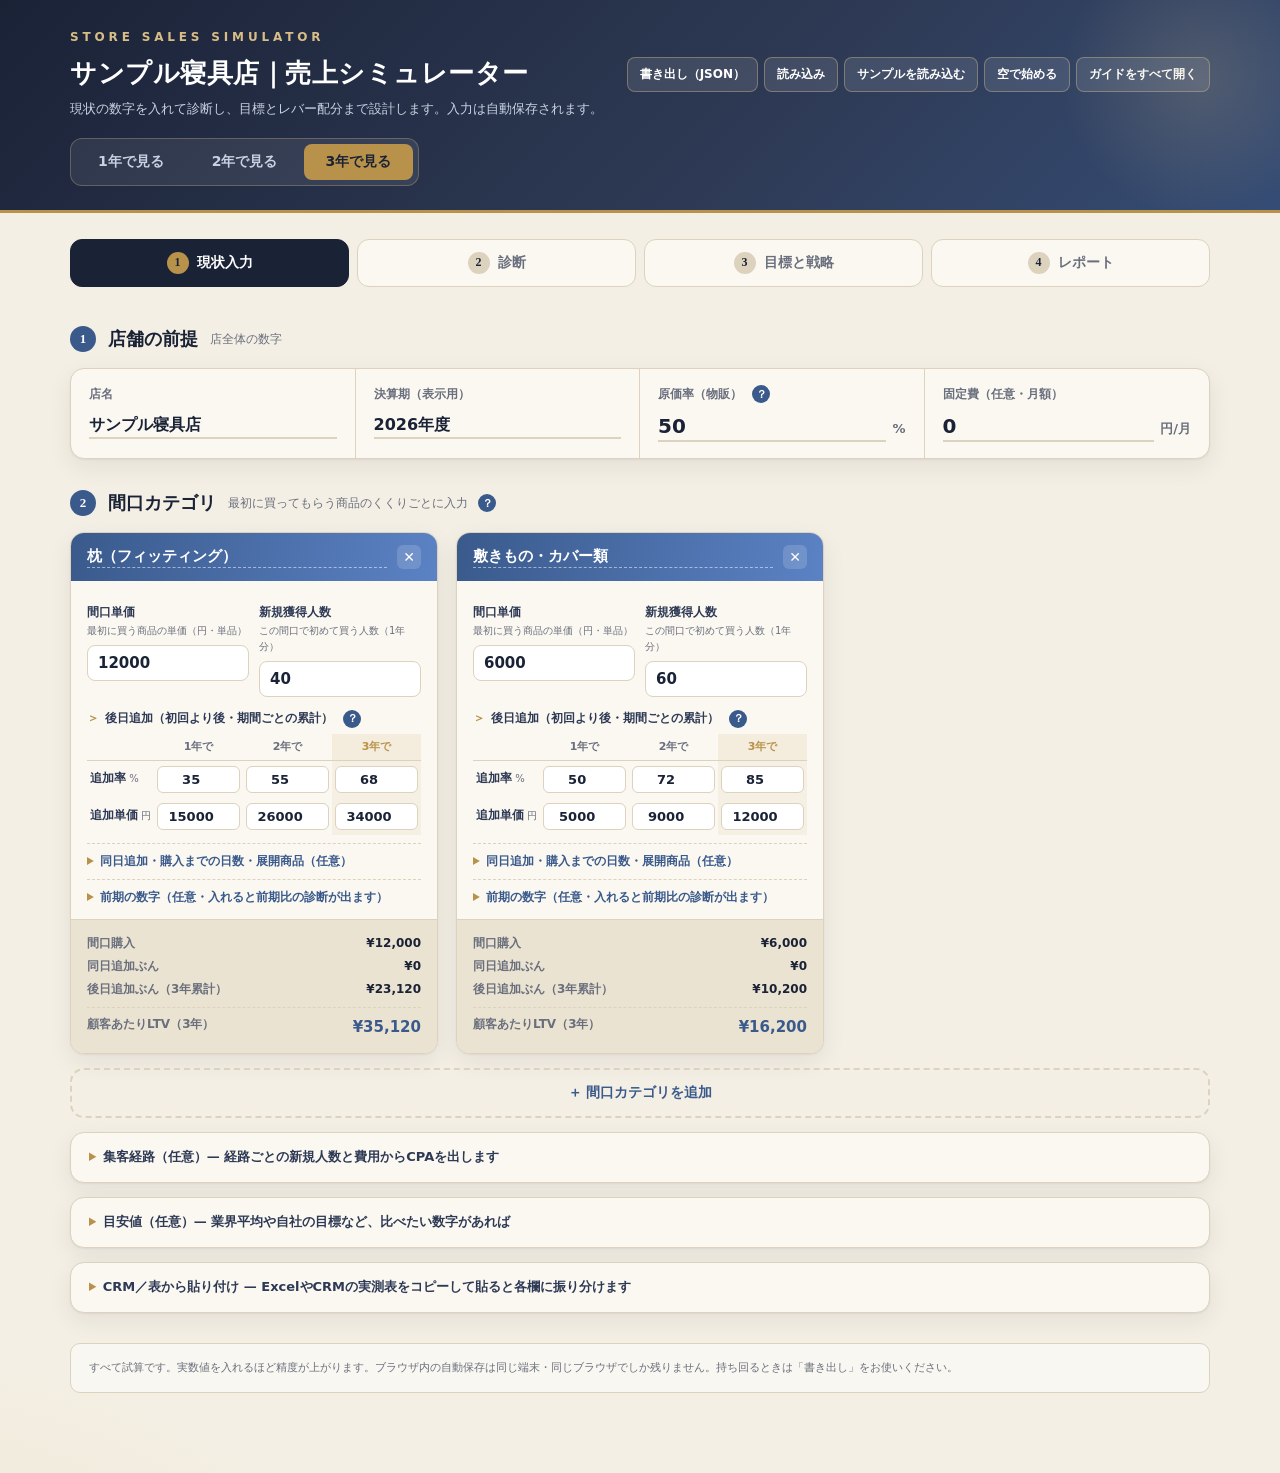
==== commit a965654a: "fix(v2): Task 6 レビュー指摘の修正（初期値ゼロ・レポート遅延描画ほか） Co-Authored-By: Claude Fable 5.1 <noreply@anthropic.com>" ====
--- a/index.html
+++ b/index.html
@@ -21,7 +21,7 @@
         <label class="tbtn">読み込み<input type="file" id="import-file" accept="application/json,.json" hidden></label>
         <button type="button" class="tbtn" data-app="sample">サンプルを読み込む</button>
         <button type="button" class="tbtn" data-app="reset">空で始める</button>
-        <button type="button" class="tbtn" data-app="guide">ガイドを開く</button>
+        <button type="button" class="tbtn" data-app="guide">ガイドをすべて開く</button>
       </div>
     </div>
     <div class="periodbar" id="periodbar">
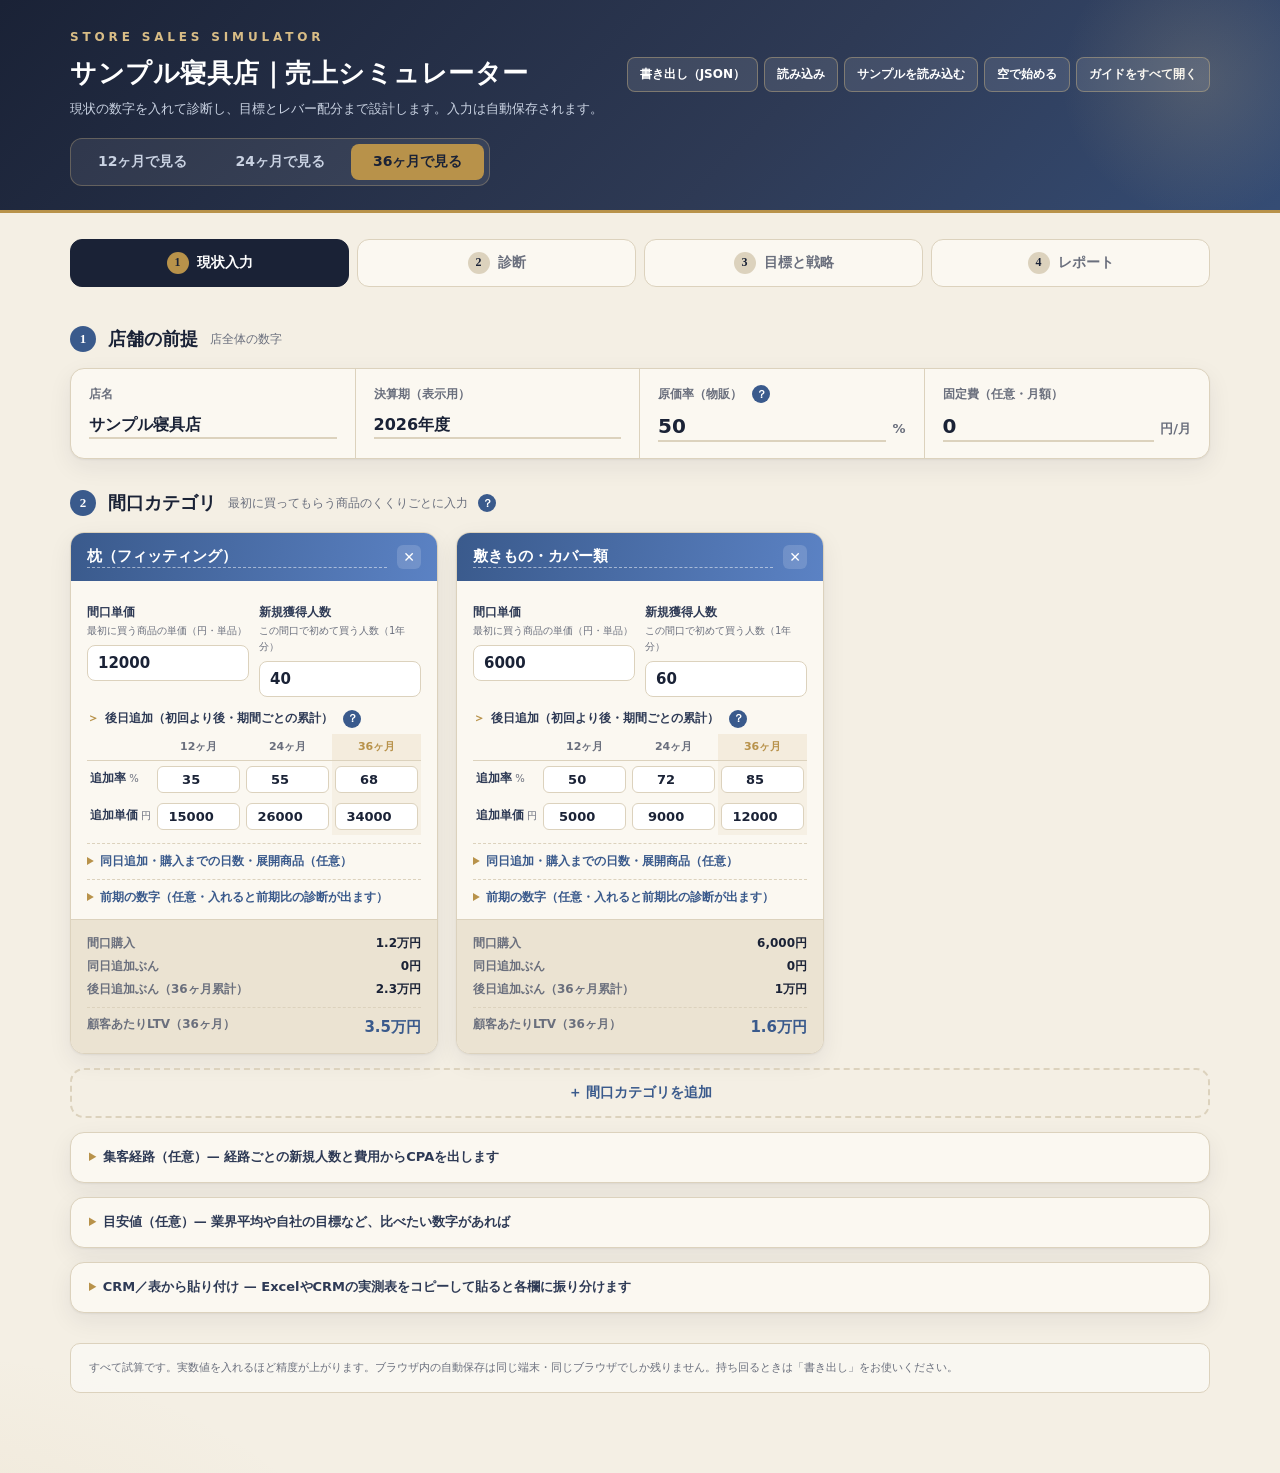
==== commit f2d83304: "feat(v2.1): 表示単位を万円・ヶ月・12ヶ月表記に統一 Task 0: 経営数値まわりの以降タスクが同じ書式関数を使えるよう先行整備。 yen()を円/万円/億円の自動切り替えに変更し、ma" ====
--- a/index.html
+++ b/index.html
@@ -25,9 +25,9 @@
       </div>
     </div>
     <div class="periodbar" id="periodbar">
-      <button type="button" data-p="1">1年で見る</button>
-      <button type="button" data-p="2">2年で見る</button>
-      <button type="button" data-p="3" class="active">3年で見る</button>
+      <button type="button" data-p="1">12ヶ月で見る</button>
+      <button type="button" data-p="2">24ヶ月で見る</button>
+      <button type="button" data-p="3" class="active">36ヶ月で見る</button>
     </div>
     <div class="notice" id="storage-notice" hidden>自動保存が無効です（プライベートモード等）。「書き出し」でファイルに保存してください。</div>
   </div>
@@ -48,9 +48,9 @@
 <div class="floatp hide" id="floatp">
   <div class="fpl">期間切替</div>
   <div class="fprow">
-    <button type="button" data-p="1">1年</button>
-    <button type="button" data-p="2">2年</button>
-    <button type="button" data-p="3" class="active">3年</button>
+    <button type="button" data-p="1">12ヶ月</button>
+    <button type="button" data-p="2">24ヶ月</button>
+    <button type="button" data-p="3" class="active">36ヶ月</button>
   </div>
 </div>
 <script src="js/state.js"></script>
--- a/css/style.css
+++ b/css/style.css
@@ -64,6 +64,7 @@
 .inp,textarea{width:100%;font-size:15px;font-weight:700;color:var(--ink);border:1px solid var(--line);border-radius:8px;padding:8px 10px;background:#fff}
 textarea{font-weight:500;font-size:13px;resize:vertical}
 .inp:focus,textarea:focus{outline:none;border-color:var(--gold);box-shadow:0 0 0 3px rgba(184,146,74,.15)}
+.inp:invalid,.yrtable input:invalid,.gbox input:invalid,.ltable td input:invalid{border-color:var(--bad);box-shadow:0 0 0 3px rgba(192,90,74,.12)}
 .subttl{font-size:12px;font-weight:800;color:var(--ink-soft);margin:6px 0 6px;display:flex;align-items:center;gap:6px}
 .subttl::before{content:"＞";color:var(--gold);font-weight:800}
 .yrtable{width:100%;border-collapse:collapse;margin-bottom:8px}
--- a/css/print.css
+++ b/css/print.css
@@ -1 +1,22 @@
-/* Task 9 で実装 */
+@media print {
+  @page { size: A4 portrait; margin: 14mm; }
+  .site-head, #stepper, #floatp, .no-print, .footnote, details.guide { display: none !important; }
+  .step-panel { display: none !important; }
+  #panel-4 { display: block !important; }
+  body { background: #fff; padding: 0; color: #1a2236; }
+  .wrap { max-width: none; padding: 0; }
+  .report .rpage { page-break-after: always; break-after: page; border: none; border-radius: 0; padding: 0; margin: 0; box-shadow: none; }
+  .report .rpage:last-child { page-break-after: auto; break-after: auto; }
+  .report .cover { padding: 120px 0; }
+  .card, .kpi, .lev { box-shadow: none; }
+  .kpi.accent, .impact { background: #eef1f6 !important; color: #1a2236 !important; -webkit-print-color-adjust: exact; print-color-adjust: exact; }
+  .kpi.accent .kval, .kpi.accent .klab, .kpi.accent .ksub, .kpi.accent .kval .yen, .impact .il, .impact .iv, .impact .iv .delta { color: #1a2236 !important; }
+  .kpis { grid-template-columns: repeat(4, 1fr); }
+  .lev-grid { grid-template-columns: 1fr 1fr; }
+  .quad { max-width: 150mm; }
+  .ltable { font-size: 11px; }
+  .tag { border: 1px solid #1a2236; color: #1a2236 !important; background: #fff !important; }
+  .qdot { fill-opacity: .5; }
+  .report .ltable, .report .lev, .report .kpi, .report .impact, .report .tm-row { break-inside: avoid; page-break-inside: avoid; }
+  .report .rpage h3 { break-after: avoid; page-break-after: avoid; }
+}
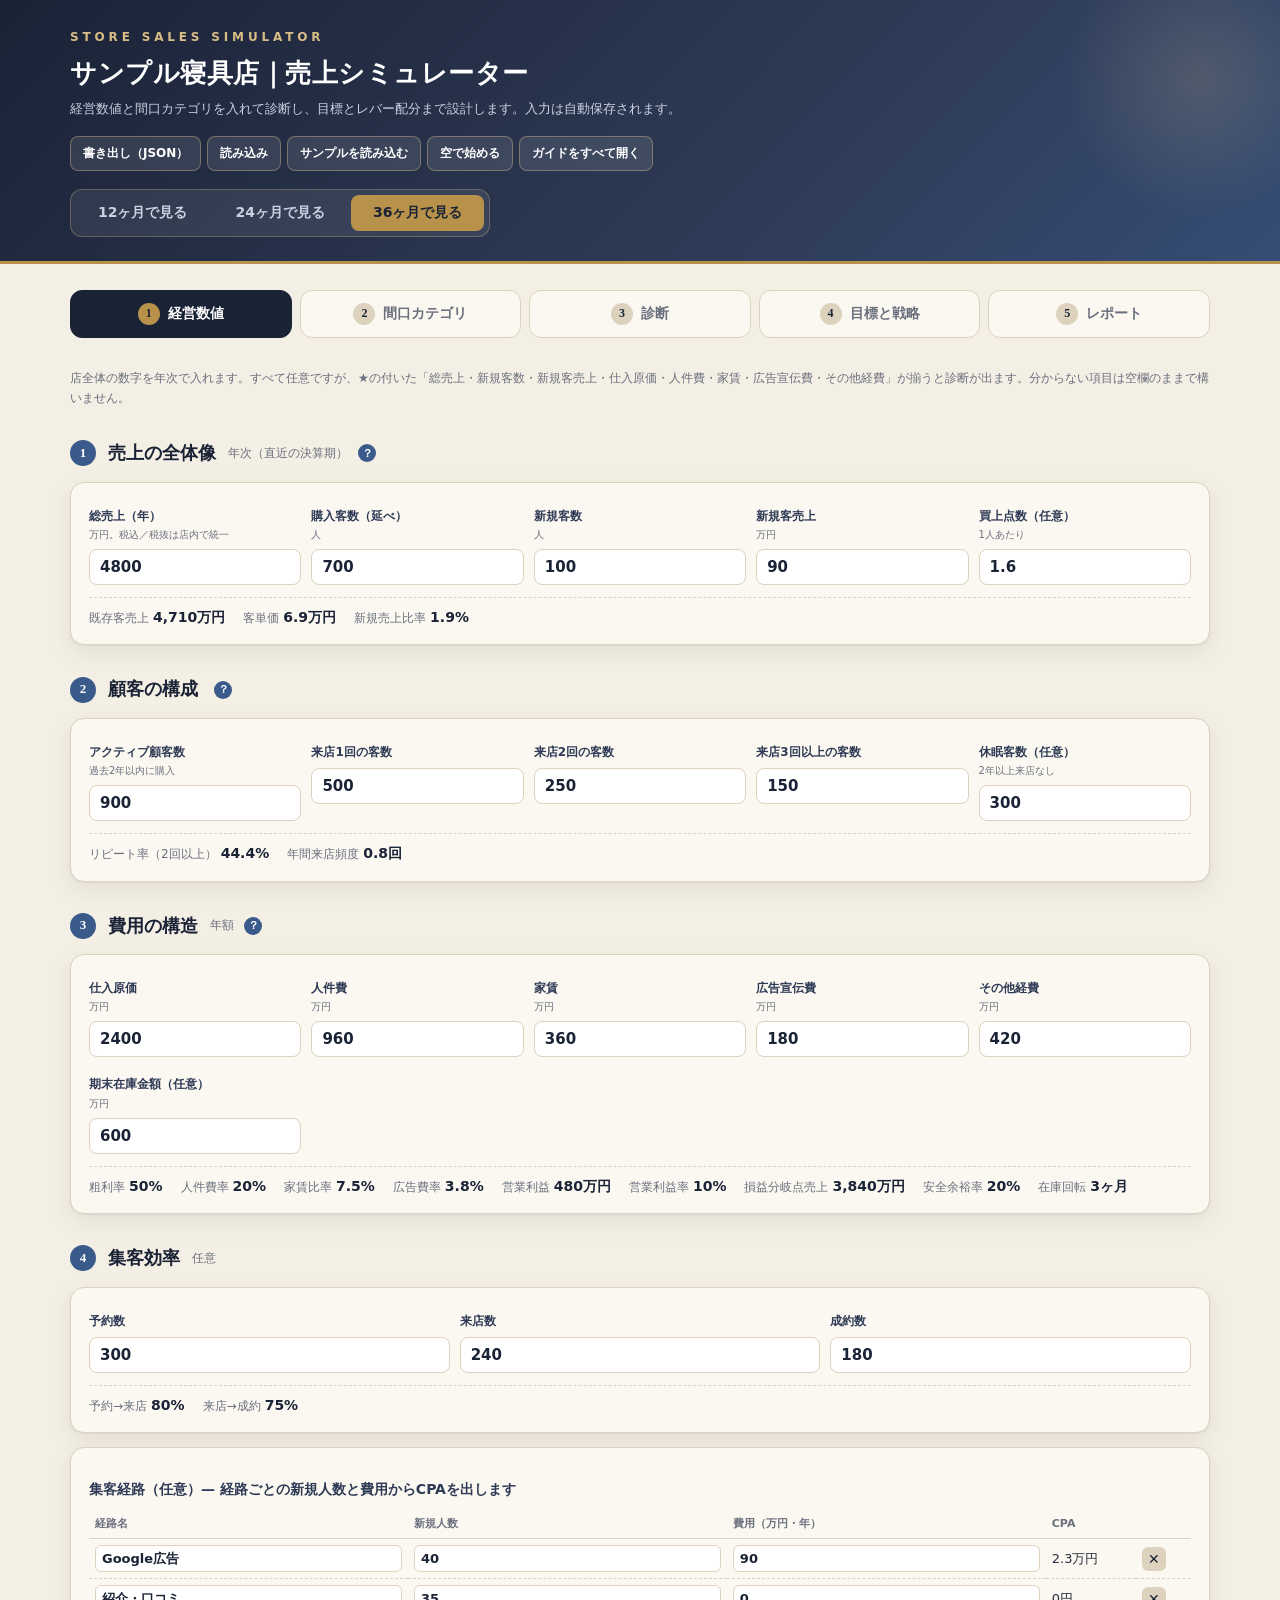
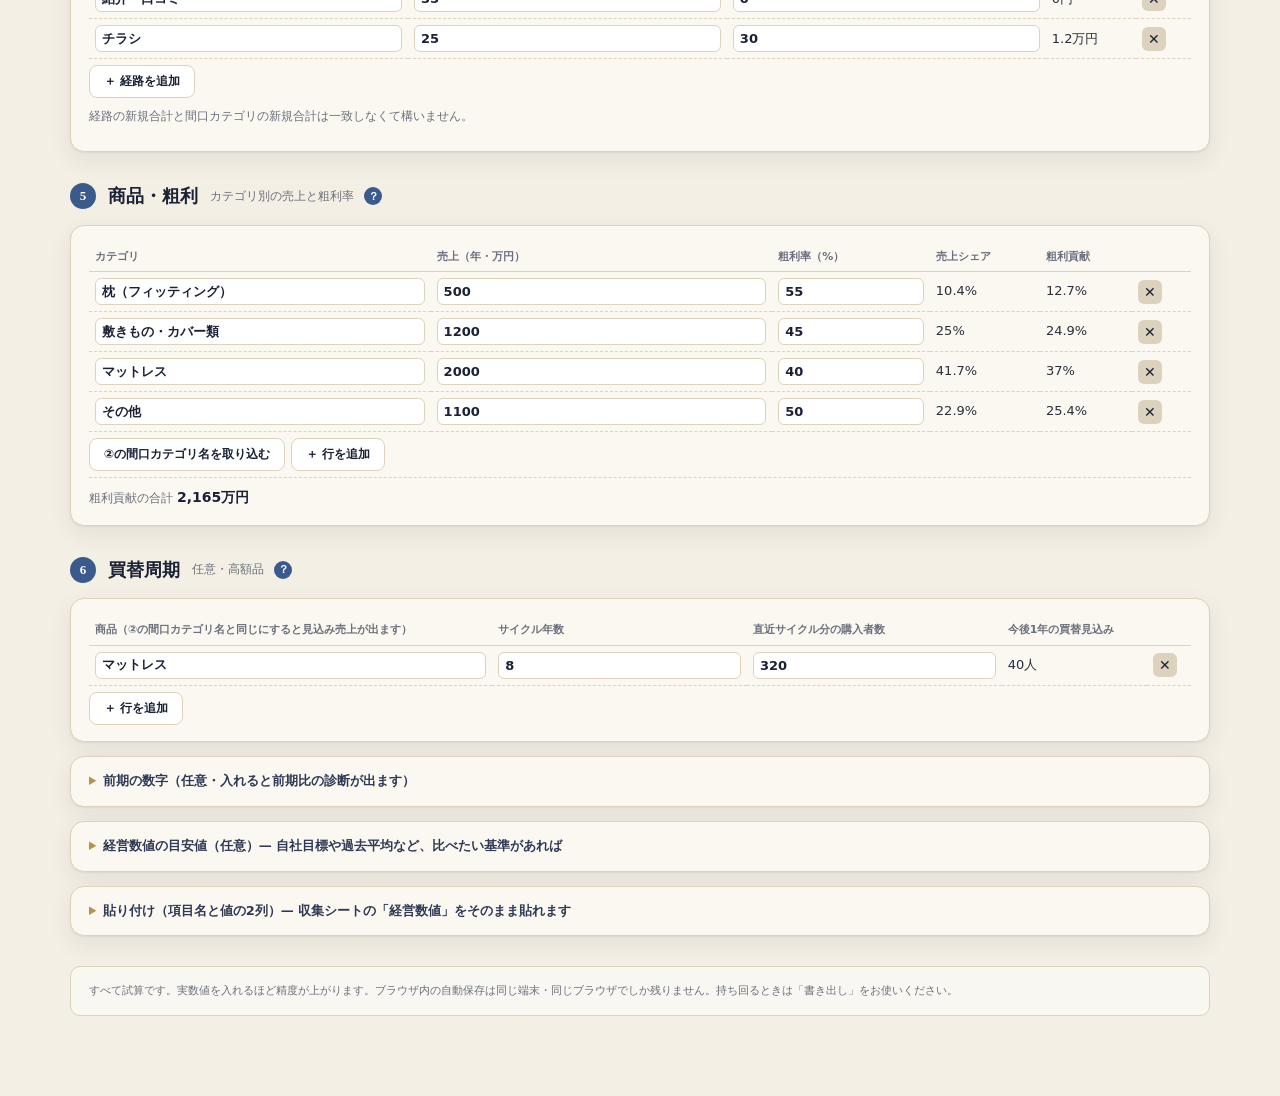
==== commit 280e580a: "feat(v2.1): 5ステップ化と①経営数値の入力画面 Co-Authored-By: Claude Fable 5.1 <noreply@anthropic.com>" ====
--- a/index.html
+++ b/index.html
@@ -14,7 +14,7 @@
     <div class="head-row">
       <div>
         <h1 id="head-title">店舗 売上シミュレーター</h1>
-        <p id="head-sub">現状の数字を入れて診断し、目標とレバー配分まで設計します。入力は自動保存されます。</p>
+        <p id="head-sub">経営数値と間口カテゴリを入れて診断し、目標とレバー配分まで設計します。入力は自動保存されます。</p>
       </div>
       <div class="head-tools">
         <button type="button" class="tbtn" data-app="export">書き出し（JSON）</button>
@@ -33,16 +33,18 @@
   </div>
 </header>
 <nav class="stepper wrap" id="stepper" aria-label="ステップ">
-  <button type="button" data-step="1" class="active"><span class="no">1</span>現状入力</button>
-  <button type="button" data-step="2"><span class="no">2</span>診断</button>
-  <button type="button" data-step="3"><span class="no">3</span>目標と戦略</button>
-  <button type="button" data-step="4"><span class="no">4</span>レポート</button>
+  <button type="button" data-step="1" class="active"><span class="no">1</span>経営数値</button>
+  <button type="button" data-step="2"><span class="no">2</span>間口カテゴリ</button>
+  <button type="button" data-step="3"><span class="no">3</span>診断</button>
+  <button type="button" data-step="4"><span class="no">4</span>目標と戦略</button>
+  <button type="button" data-step="5"><span class="no">5</span>レポート</button>
 </nav>
 <main class="wrap">
   <section class="step-panel" id="panel-1" data-step="1"></section>
   <section class="step-panel" id="panel-2" data-step="2" hidden></section>
   <section class="step-panel" id="panel-3" data-step="3" hidden></section>
   <section class="step-panel" id="panel-4" data-step="4" hidden></section>
+  <section class="step-panel" id="panel-5" data-step="5" hidden></section>
   <div class="footnote">すべて試算です。実数値を入れるほど精度が上がります。ブラウザ内の自動保存は同じ端末・同じブラウザでしか残りません。持ち回るときは「書き出し」をお使いください。</div>
 </main>
 <div class="floatp hide" id="floatp">
@@ -59,6 +61,7 @@
 <script src="js/paste.js"></script>
 <script src="js/tactics.js"></script>
 <script src="js/ui-util.js"></script>
+<script src="js/ui-mgmt.js"></script>
 <script src="js/ui-input.js"></script>
 <script src="js/ui-diagnosis.js"></script>
 <script src="js/ui-plan.js"></script>
--- a/css/style.css
+++ b/css/style.css
@@ -25,7 +25,7 @@
 .periodbar button.active{background:var(--gold);color:var(--ink)}
 .periodbar button:not(.active):hover{color:#fff}
 .notice{margin-top:12px;background:rgba(192,90,74,.25);border:1px solid var(--bad);padding:8px 12px;border-radius:8px;font-size:12px}
-.stepper{display:grid;grid-template-columns:repeat(4,1fr);gap:8px;margin:18px auto 22px;position:sticky;top:0;z-index:40;background:var(--washi);padding-top:8px;padding-bottom:8px}
+.stepper{display:grid;grid-template-columns:repeat(5,1fr);gap:8px;margin:18px auto 22px;position:sticky;top:0;z-index:40;background:var(--washi);padding-top:8px;padding-bottom:8px}
 .stepper button{background:var(--card);border:1px solid var(--line);border-radius:12px;padding:12px 10px;font-weight:800;font-size:14px;color:var(--text-soft);cursor:pointer;display:flex;align-items:center;justify-content:center;gap:8px;transition:.15s}
 .stepper button .no{font-family:"Times New Roman",serif;font-size:12px;width:22px;height:22px;border-radius:50%;display:grid;place-items:center;background:var(--line);color:var(--ink)}
 .stepper button.active{background:var(--ink);color:#fff;border-color:var(--ink)}
@@ -188,6 +188,28 @@
 .report .cover h1{font-size:28px;color:var(--ink);margin:12px 0}
 .report .cover .small{font-size:12px;color:var(--text-soft)}
 .placeholder{padding:40px;text-align:center;color:var(--text-soft);font-size:13px}
+.mg4{grid-template-columns:repeat(auto-fit,minmax(200px,1fr))}
+.autovals{display:flex;flex-wrap:wrap;gap:8px 18px;margin-top:6px;padding-top:8px;border-top:1px dashed var(--line);font-size:12px;color:var(--text-soft)}
+.autovals b{color:var(--ink);font-size:14px;margin-left:4px}
+.auto-tag{display:inline-block;margin-left:6px;padding:1px 8px;border-radius:10px;background:rgba(63,138,110,.15);color:var(--good);font-size:10px;font-weight:800}
+.wf{width:100%;max-width:720px;height:auto;display:block;margin:0 auto 8px}
+.wf .bar-total{fill:var(--indigo)}.wf .bar-minus{fill:#c9a9a3}.wf .bar-profit{fill:var(--good)}.wf .bar-loss{fill:var(--bad)}
+.wf .lbl{font-size:11px;fill:var(--ink-soft);text-anchor:middle}.wf .val{font-size:11px;fill:var(--ink);text-anchor:middle;font-weight:700}.wf .axis{stroke:var(--line)}
+.hbar-row{display:grid;grid-template-columns:110px 1fr 70px;gap:10px;align-items:center;margin:6px 0;font-size:12px}
+.hbar{position:relative;height:16px;background:var(--washi-deep);border-radius:8px;overflow:hidden}
+.hbar .cur{position:absolute;left:0;top:0;height:100%;background:linear-gradient(90deg,var(--gold-soft),var(--gold));border-radius:8px}
+.hbar .prev{position:absolute;left:0;top:4px;height:8px;background:rgba(58,90,140,.35);border-radius:4px}
+.hbar .bench{position:absolute;top:-2px;width:2px;height:20px;background:var(--bad)}
+.hbar-legend{font-size:11px;color:var(--text-soft);margin-top:4px}
+.mix{display:flex;height:22px;border-radius:11px;overflow:hidden;font-size:11px;color:#fff;font-weight:800}
+.mix span{display:flex;align-items:center;justify-content:center;white-space:nowrap}
+.mix .new{background:var(--indigo-bright)}.mix .exist{background:var(--gold)}
+.mgkv{display:grid;grid-template-columns:repeat(auto-fill,minmax(170px,1fr));gap:10px;margin:8px 0}
+.mgkv div{background:#fff;border:1px solid var(--line);border-radius:10px;padding:10px 12px}
+.mgkv .k{font-size:11px;color:var(--text-soft);font-weight:700}.mgkv .v{font-size:18px;font-weight:800;color:var(--ink)}
+.lev-inline{display:grid;grid-template-columns:repeat(auto-fit,minmax(150px,1fr));gap:10px}
+.lev-inline div{background:#fff;border:1px solid var(--line);border-radius:10px;padding:10px 12px;font-size:12px;color:var(--text-soft)}
+.lev-inline div b{display:block;font-size:15px;color:var(--ink)}.lev-inline div.top{border-color:var(--gold);box-shadow:0 0 0 2px rgba(184,146,74,.3)}
 @media(max-width:880px){
   .stepper{grid-template-columns:repeat(2,1fr)}
   .globals{grid-template-columns:1fr}.gbox{border-right:none;border-bottom:1px solid var(--line)}.gbox:last-child{border-bottom:none}
--- a/css/print.css
+++ b/css/print.css
@@ -2,7 +2,7 @@
   @page { size: A4 portrait; margin: 14mm; }
   .site-head, #stepper, #floatp, .no-print, .footnote, details.guide { display: none !important; }
   .step-panel { display: none !important; }
-  #panel-4 { display: block !important; }
+  #panel-5 { display: block !important; }
   body { background: #fff; padding: 0; color: #1a2236; }
   .wrap { max-width: none; padding: 0; }
   .report .rpage { page-break-after: always; break-after: page; border: none; border-radius: 0; padding: 0; margin: 0; box-shadow: none; }
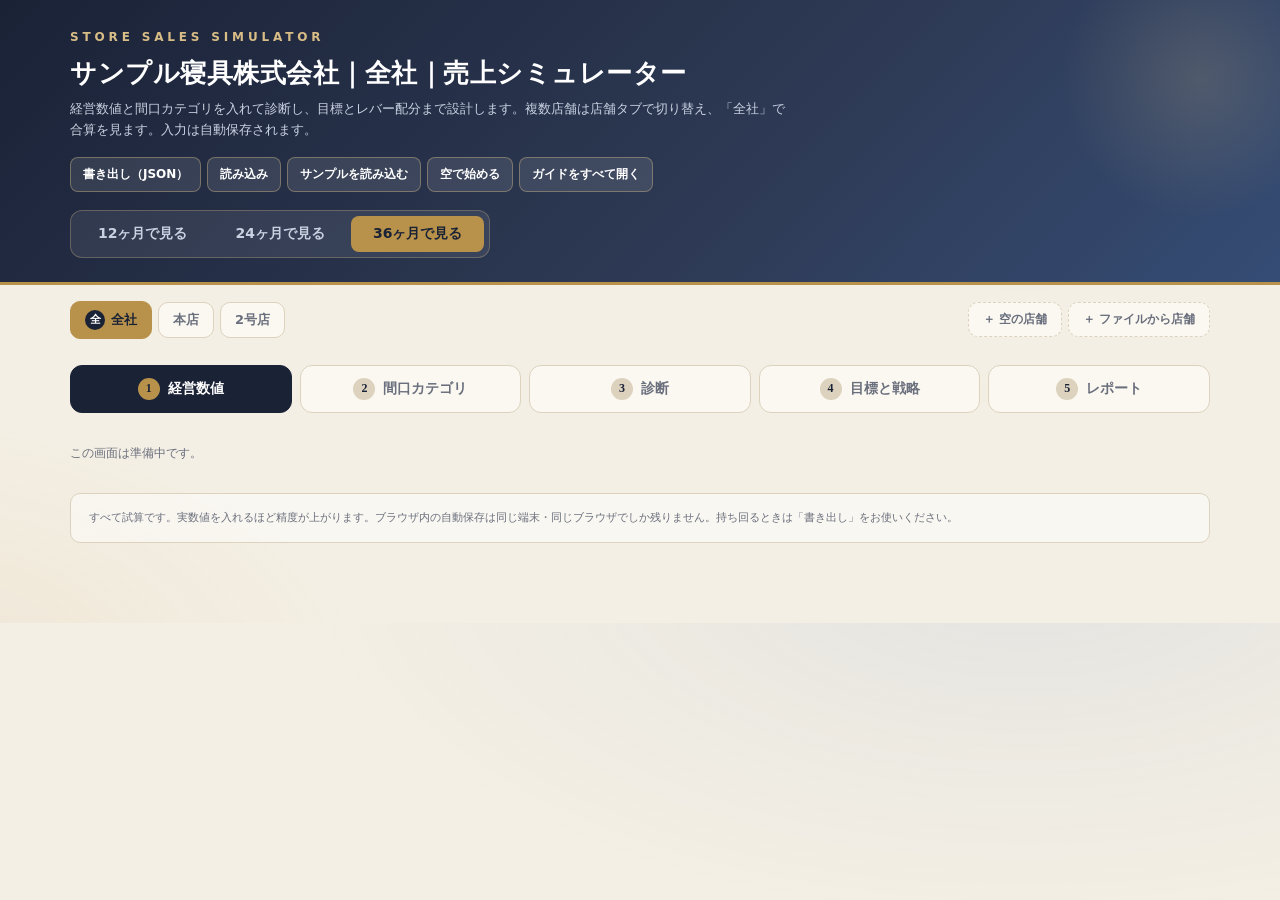
==== commit 42d629b9: "feat(app): 会社構造への切替（店舗切替バー・店舗/全社の2API・店舗ファイル取込・bindPanelの最新api参照） Co-Authored-By: Claude Fable 5.1 <" ====
--- a/index.html
+++ b/index.html
@@ -14,11 +14,12 @@
     <div class="head-row">
       <div>
         <h1 id="head-title">店舗 売上シミュレーター</h1>
-        <p id="head-sub">経営数値と間口カテゴリを入れて診断し、目標とレバー配分まで設計します。入力は自動保存されます。</p>
+        <p id="head-sub">経営数値と間口カテゴリを入れて診断し、目標とレバー配分まで設計します。複数店舗は店舗タブで切り替え、「全社」で合算を見ます。入力は自動保存されます。</p>
       </div>
       <div class="head-tools">
         <button type="button" class="tbtn" data-app="export">書き出し（JSON）</button>
         <label class="tbtn">読み込み<input type="file" id="import-file" accept="application/json,.json" hidden></label>
+        <input type="file" id="store-file" accept="application/json,.json" hidden>
         <button type="button" class="tbtn" data-app="sample">サンプルを読み込む</button>
         <button type="button" class="tbtn" data-app="reset">空で始める</button>
         <button type="button" class="tbtn" data-app="guide">ガイドをすべて開く</button>
@@ -32,6 +33,7 @@
     <div class="notice" id="storage-notice" hidden>自動保存が無効です（プライベートモード等）。「書き出し」でファイルに保存してください。</div>
   </div>
 </header>
+<nav class="storebar wrap" id="storebar" aria-label="店舗切替"></nav>
 <nav class="stepper wrap" id="stepper" aria-label="ステップ">
   <button type="button" data-step="1" class="active"><span class="no">1</span>経営数値</button>
   <button type="button" data-step="2"><span class="no">2</span>間口カテゴリ</button>
@@ -66,6 +68,9 @@
 <script src="js/ui-diagnosis.js"></script>
 <script src="js/ui-plan.js"></script>
 <script src="js/ui-report.js"></script>
+<script src="js/ui-company.js"></script>
+<script src="js/ui-company-diag.js"></script>
+<script src="js/ui-company-plan.js"></script>
 <script src="js/app.js"></script>
 </body>
 </html>
--- a/css/style.css
+++ b/css/style.css
@@ -160,6 +160,7 @@
 input[type=range]::-moz-range-thumb{width:20px;height:20px;border-radius:50%;background:#fff;border:3px solid var(--indigo);cursor:pointer}
 .gapbox{display:flex;gap:16px;flex-wrap:wrap;font-weight:800;font-size:14px;margin-bottom:10px}
 .gapbox .gap{color:var(--bad)}.gapbox .ok{color:var(--good)}
+.ltable td.gap{color:var(--bad);font-weight:800}.ltable td.ok{color:var(--good);font-weight:800}
 .reach{display:flex;align-items:center;gap:10px}
 .reach-bar{flex:1;height:12px;background:var(--washi-deep);border-radius:6px;overflow:hidden}
 .reach-fill{height:100%;background:linear-gradient(90deg,var(--gold-soft),var(--gold));width:0;transition:width .3s}
@@ -210,6 +211,24 @@
 .lev-inline{display:grid;grid-template-columns:repeat(auto-fit,minmax(150px,1fr));gap:10px}
 .lev-inline div{background:#fff;border:1px solid var(--line);border-radius:10px;padding:10px 12px;font-size:12px;color:var(--text-soft)}
 .lev-inline div b{display:block;font-size:15px;color:var(--ink)}.lev-inline div.top{border-color:var(--gold);box-shadow:0 0 0 2px rgba(184,146,74,.3)}
+hr.sep{border:none;border-top:2px dashed var(--line);margin:28px 0 8px}
+.storebar{display:flex;gap:6px;flex-wrap:wrap;align-items:center;margin:16px auto 0}
+.storebar button{background:var(--card);border:1px solid var(--line);border-radius:10px;padding:8px 14px;font-weight:800;font-size:13px;cursor:pointer;color:var(--text-soft);display:flex;align-items:center;gap:6px;transition:.15s}
+.storebar button .no{font-family:"Times New Roman",serif;font-size:11px;width:20px;height:20px;border-radius:50%;display:grid;place-items:center;background:var(--line);color:var(--ink)}
+.storebar button.active{background:var(--gold);color:var(--ink);border-color:var(--gold)}
+.storebar button.active .no{background:var(--ink);color:#fff}
+.storebar button:not(.active):hover{border-color:var(--gold)}
+.storebar .spacer{flex:1}
+.storebar button.add{border-style:dashed;font-weight:700;font-size:12px}
+.cmp-wrap{overflow-x:auto}
+.cmp-table th,.cmp-table td{white-space:nowrap;text-align:right}
+.cmp-table th:first-child,.cmp-table td:first-child{text-align:left}
+.cmp-table td.co{font-weight:800;background:rgba(58,90,140,.06)}
+.mark{display:inline-block;margin-left:4px;font-size:11px;font-weight:800}
+.mark.best{color:var(--good)}.mark.worst{color:var(--bad)}.mark.mid{color:var(--text-soft)}
+.store-list td .sbtn{margin:0 4px 0 0;padding:4px 8px}
+.ltable tr.total td{font-weight:800;border-top:2px solid var(--line);border-bottom:none}
+.note-p.ok{color:var(--good);font-weight:700}
 @media(max-width:880px){
   .stepper{grid-template-columns:repeat(2,1fr)}
   .globals{grid-template-columns:1fr}.gbox{border-right:none;border-bottom:1px solid var(--line)}.gbox:last-child{border-bottom:none}
--- a/css/print.css
+++ b/css/print.css
@@ -1,6 +1,6 @@
 @media print {
   @page { size: A4 portrait; margin: 14mm; }
-  .site-head, #stepper, #floatp, .no-print, .footnote, details.guide { display: none !important; }
+  .site-head, #stepper, #storebar, #floatp, .no-print, .footnote, details.guide { display: none !important; }
   .step-panel { display: none !important; }
   #panel-5 { display: block !important; }
   body { background: #fff; padding: 0; color: #1a2236; }
@@ -15,8 +15,10 @@
   .lev-grid { grid-template-columns: 1fr 1fr; }
   .quad { max-width: 150mm; }
   .ltable { font-size: 11px; }
+  .cmp-table { font-size: 10px; } .cmp-wrap { overflow: visible; } .mark.best, .mark.worst, .mark.mid { color: #1a2236 !important; }
   .tag { border: 1px solid #1a2236; color: #1a2236 !important; background: #fff !important; }
   .qdot { fill-opacity: .5; }
   .report .ltable, .report .lev, .report .kpi, .report .impact, .report .tm-row { break-inside: avoid; page-break-inside: avoid; }
   .report .rpage h3 { break-after: avoid; page-break-after: avoid; }
+  .mix, .mix span, .hbar, .hbar .cur, .hbar .prev, .hbar .bench, .wf .bar-total, .wf .bar-minus, .wf .bar-profit, .wf .bar-loss { -webkit-print-color-adjust: exact; print-color-adjust: exact; }
 }
